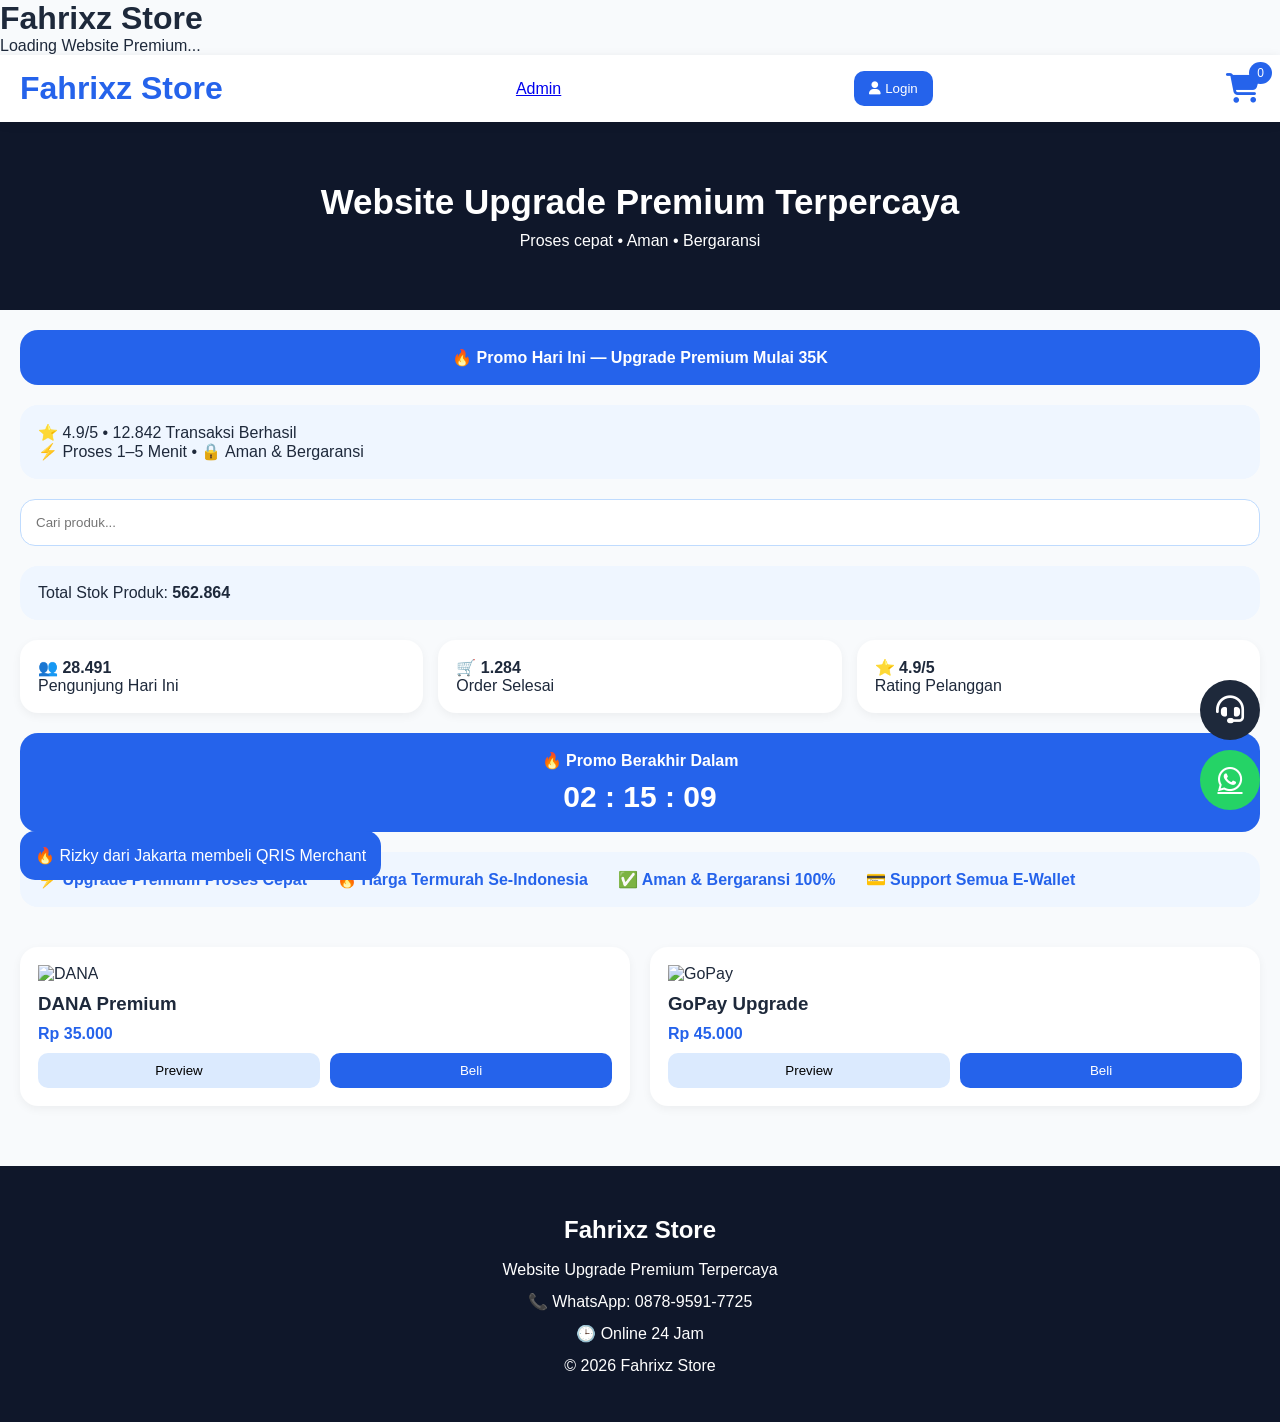
==== index.html @ 65f66d16 "Add admin button to header" ====
<!DOCTYPE html>
<html lang="id">
<head>
  <meta charset="UTF-8">
  <meta name="viewport" content="width=device-width, initial-scale=1.0">
  <title>Fahrixz Store</title>

  <link rel="stylesheet" href="https://cdnjs.cloudflare.com/ajax/libs/font-awesome/6.5.1/css/all.min.css">
  <link rel="stylesheet" href="style.css">
</head>
<body>

<!-- LOADING -->
<div id="loadingScreen">
  <div class="loading-content">
    <div class="loader"></div>
    <h1>Fahrixz Store</h1>
    <p>Loading Website Premium...</p>
  </div>
</div>

<!-- HEADER -->
<header>
  <div class="logo">Fahrixz Store</div>

  <a href="admin.html" class="admin-btn">
Admin
  </a>
    <button class="login-btn" onclick="openLogin()">
      <i class="fa-solid fa-user"></i>
      Login
    </button>

    <div class="cart-btn">
      <i class="fa-solid fa-cart-shopping"></i>
      <span class="cart-count" id="count">0</span>
    </div>
  </div>
</header>

<!-- HERO -->
<section class="hero">
  <h1>Website Upgrade Premium Terpercaya</h1>
  <p>Proses cepat • Aman • Bergaransi</p>
</section>

<!-- PROMO -->
<div class="promo-banner">
  🔥 Promo Hari Ini — Upgrade Premium Mulai 35K
</div>

<!-- INFO -->
<div class="info-box">
  ⭐ 4.9/5 • 12.842 Transaksi Berhasil <br>
  ⚡ Proses 1–5 Menit • 🔒 Aman & Bergaransi
</div>

<!-- SEARCH -->
<div class="search-box">
  <input type="text" id="searchInput" placeholder="Cari produk..." onkeyup="searchProduct()">
</div>

<!-- STOCK -->
<div class="stock-box">
  Total Stok Produk: <b>562.864</b>
</div>

<!-- LIVE STATS -->
<div class="live-stats">
  <div class="stat-card">
    👥 <b>28.491</b><br>
    Pengunjung Hari Ini
  </div>

  <div class="stat-card">
    🛒 <b>1.284</b><br>
    Order Selesai
  </div>

  <div class="stat-card">
    ⭐ <b>4.9/5</b><br>
    Rating Pelanggan
  </div>
</div>

<!-- COUNTDOWN -->
<div class="countdown-box">
  🔥 Promo Berakhir Dalam
  <div id="countdown">02 : 15 : 09</div>
</div>

<!-- SLIDER -->
<div class="slider-banner">
  <div class="slide-track">
    <div class="slide">⚡ Upgrade Premium Proses Cepat</div>
    <div class="slide">🔥 Harga Termurah Se-Indonesia</div>
    <div class="slide">✅ Aman & Bergaransi 100%</div>
    <div class="slide">💳 Support Semua E-Wallet</div>
  </div>
</div>

<!-- PRODUCTS -->
<section class="products" id="productList">

  <div class="card">
    <img src="https://upload.wikimedia.org/wikipedia/commons/7/72/Logo_dana_blue.svg" alt="DANA">
    <h3>DANA Premium</h3>
    <div class="price">Rp 35.000</div>

    <div class="card-buttons">
      <button class="preview-btn">Preview</button>
      <button class="buy-btn" onclick="checkoutProduct('DANA Premium','35000')">Beli</button>
    </div>
  </div>

  <div class="card">
    <img src="https://upload.wikimedia.org/wikipedia/commons/8/86/GoPay_logo.svg" alt="GoPay">
    <h3>GoPay Upgrade</h3>
    <div class="price">Rp 45.000</div>

    <div class="card-buttons">
      <button class="preview-btn">Preview</button>
      <button class="buy-btn" onclick="checkoutProduct('GoPay Upgrade','45000')">Beli</button>
    </div>
  </div>

</section>

<!-- CHECKOUT -->
<div class="checkout-modal" id="checkoutModal">
  <div class="checkout-box">
    <h2>Checkout Produk</h2>

    <p id="checkoutProduct"></p>
    <p id="checkoutPrice"></p>

    <img class="qris-img" src="https://upload.wikimedia.org/wikipedia/commons/thumb/a/a2/QRIS_logo.svg/1200px-QRIS_logo.svg.png">

    <p class="upload-text">Upload bukti pembayaran QRIS</p>

    <input type="file" id="paymentProof">

    <button class="confirm-btn" onclick="verifyPayment()">
      Verifikasi Pembayaran
    </button>

    <button class="close-btn" onclick="closeCheckout()">
      Tutup
    </button>
  </div>
</div>

<!-- LOGIN -->
<div class="login-modal" id="loginModal">
  <div class="login-box">

    <h2>Login User</h2>

    <input type="text" placeholder="Username">
    <input type="password" placeholder="Password">

    <button class="login-submit">Login</button>

    <div class="social-login">
      <button><i class="fa-brands fa-google"></i> Google</button>
      <button><i class="fa-brands fa-tiktok"></i> TikTok</button>
      <button><i class="fa-brands fa-x-twitter"></i> X</button>
      <button><i class="fa-brands fa-instagram"></i> Instagram</button>
    </div>

    <button class="close-btn" onclick="closeLogin()">Tutup</button>

  </div>
</div>

<!-- AI CHAT -->
<div class="chat-toggle" onclick="toggleChat()">
  <i class="fa-solid fa-headset"></i>
</div>

<div class="chat-box" id="chatBox">
  <div class="chat-header">
    Live Chat AI
  </div>

  <div class="chat-messages" id="chatMessages">
    <div class="bot-message">
      Halo 👋 Ada yang bisa dibantu?
    </div>
  </div>

  <div class="chat-input-area">
    <input type="text" id="chatInput" placeholder="Ketik pesan...">
    <button onclick="sendChat()">Kirim</button>
  </div>
</div>

<!-- FLOATING WHATSAPP -->
<a href="https://wa.me/6287895917725" class="wa-float" target="_blank">
  <i class="fa-brands fa-whatsapp"></i>
</a>

<!-- POPUP -->
<div class="popup-order" id="popupOrder">
  🔥 Rizky dari Jakarta membeli QRIS Merchant
</div>

<!-- FOOTER -->
<footer>
  <h2>Fahrixz Store</h2>
  <p>Website Upgrade Premium Terpercaya</p>
  <p>📞 WhatsApp: 0878-9591-7725</p>
  <p>🕒 Online 24 Jam</p>
  <p>© 2026 Fahrixz Store</p>
</footer>

<script src="script.js"></script>
</body>
    </htmll
---- style.css ----
*{
  margin:0;
  padding:0;
  box-sizing:border-box;
  font-family:Arial,sans-serif;
}

body{
  background:#f8fafc;
  color:#1e293b;
}

header{
  background:white;
  padding:15px 20px;
  display:flex;
  justify-content:space-between;
  align-items:center;
  position:sticky;
  top:0;
  z-index:1000;
  box-shadow:0 2px 10px rgba(0,0,0,0.08);
}

.logo{
  font-size:32px;
  font-weight:bold;
  color:#2563eb;
}

.header-right{
  display:flex;
  align-items:center;
  gap:15px;
}

.login-btn,
.buy-btn,
.preview-btn,
.confirm-btn,
.close-btn,
.login-submit{
  border:none;
  cursor:pointer;
}

.login-btn{
  background:#2563eb;
  color:white;
  padding:10px 15px;
  border-radius:10px;
}

.cart-btn{
  position:relative;
  font-size:30px;
  color:#2563eb;
}

.cart-count{
  position:absolute;
  top:-10px;
  right:-12px;
  background:#2563eb;
  color:white;
  padding:4px 8px;
  border-radius:50%;
  font-size:12px;
}

.hero{
  background:#0f172a;
  color:white;
  text-align:center;
  padding:60px 20px;
}

.hero h1{
  font-size:35px;
  margin-bottom:10px;
}

.promo-banner,
.info-box,
.stock-box,
.countdown-box,
.slider-banner{
  margin:20px;
  border-radius:18px;
}

.promo-banner,
.countdown-box{
  background:#2563eb;
  color:white;
  padding:18px;
  text-align:center;
  font-weight:bold;
}

.info-box,
.stock-box,
.slider-banner{
  background:#eff6ff;
  padding:18px;
}

.search-box{
  margin:20px;
}

.search-box input{
  width:100%;
  padding:15px;
  border-radius:15px;
  border:1px solid #bfdbfe;
}

.live-stats{
  display:grid;
  grid-template-columns:repeat(auto-fit,minmax(150px,1fr));
  gap:15px;
  margin:20px;
}

.stat-card,
.card{
  background:white;
  border-radius:18px;
  padding:18px;
  box-shadow:0 3px 10px rgba(0,0,0,0.05);
}

#countdown{
  margin-top:10px;
  font-size:30px;
}

.slide-track{
  display:flex;
  gap:30px;
  animation:slideMove 15s linear infinite;
}

.slide{
  white-space:nowrap;
  font-weight:bold;
  color:#2563eb;
}

@keyframes slideMove{
  from{transform:translateX(0);}
  to{transform:translateX(-50%);}
}

.products{
  display:grid;
  grid-template-columns:repeat(auto-fit,minmax(200px,1fr));
  gap:20px;
  padding:20px;
}

.card img{
  width:100%;
  height:150px;
  object-fit:contain;
}

.card h3{
  margin-top:10px;
}

.price{
  margin:10px 0;
  color:#2563eb;
  font-weight:bold;
}

.card-buttons{
  display:flex;
  gap:10px;
}

.preview-btn{
  flex:1;
  background:#dbeafe;
  padding:10px;
  border-radius:10px;
}

.buy-btn{
  flex:1;
  background:#2563eb;
  color:white;
  padding:10px;
  border-radius:10px;
}

.wa-float,
.chat-toggle{
  position:fixed;
  width:60px;
  height:60px;
  border-radius:50%;
  display:flex;
  justify-content:center;
  align-items:center;
  color:white;
  font-size:28px;
  z-index:999;
}

.wa-float{
  bottom:90px;
  right:20px;
  background:#25d366;
}

.chat-toggle{
  bottom:160px;
  right:20px;
  background:#1e293b;
}

.popup-order{
  position:fixed;
  bottom:20px;
  left:20px;
  background:#2563eb;
  color:white;
  padding:15px;
  border-radius:15px;
}

.chat-box,
.checkout-modal,
.login-modal{
  display:none;
}

.chat-box.active,
.checkout-modal.active,
.login-modal.active{
  display:block;
}

.chat-box{
  position:fixed;
  right:20px;
  bottom:230px;
  width:300px;
  background:white;
  border-radius:18px;
  overflow:hidden;
  box-shadow:0 5px 20px rgba(0,0,0,0.15);
}

.chat-header{
  background:#2563eb;
  color:white;
  padding:15px;
}

.chat-messages{
  height:250px;
  overflow-y:auto;
  padding:15px;
}

.bot-message,
.user-message{
  padding:10px;
  border-radius:10px;
  margin-bottom:10px;
}

.bot-message{
  background:#eff6ff;
}

.user-message{
  background:#2563eb;
  color:white;
  text-align:right;
}

.chat-input-area{
  display:flex;
  border-top:1px solid #eee;
}

.chat-input-area input{
  flex:1;
  border:none;
  padding:12px;
}

.chat-input-area button{
  background:#2563eb;
  color:white;
  border:none;
  padding:12px;
}

.checkout-modal,
.login-modal{
  position:fixed;
  top:0;
  left:0;
  width:100%;
  height:100%;
  background:rgba(0,0,0,0.5);
  z-index:9999;
}

.checkout-box,
.login-box{
  background:white;
  width:90%;
  max-width:400px;
  margin:50px auto;
  padding:20px;
  border-radius:20px;
}

.login-box input{
  width:100%;
  margin:10px 0;
  padding:12px;
}

.social-login button,
.confirm-btn,
.close-btn,
.login-submit{
  width:100%;
  margin-top:10px;
  padding:12px;
  border-radius:10px;
}

.confirm-btn,
.login-submit{
  background:#2563eb;
  color:white;
}

.close-btn{
  background:#e2e8f0;
}

.qris-img{
  width:100%;
  margin:15px 0;
}

footer{
  background:#0f172a;
  color:white;
  text-align:center;
  padding:40px 20px;
  margin-top:40px;
  line-height:2;
}
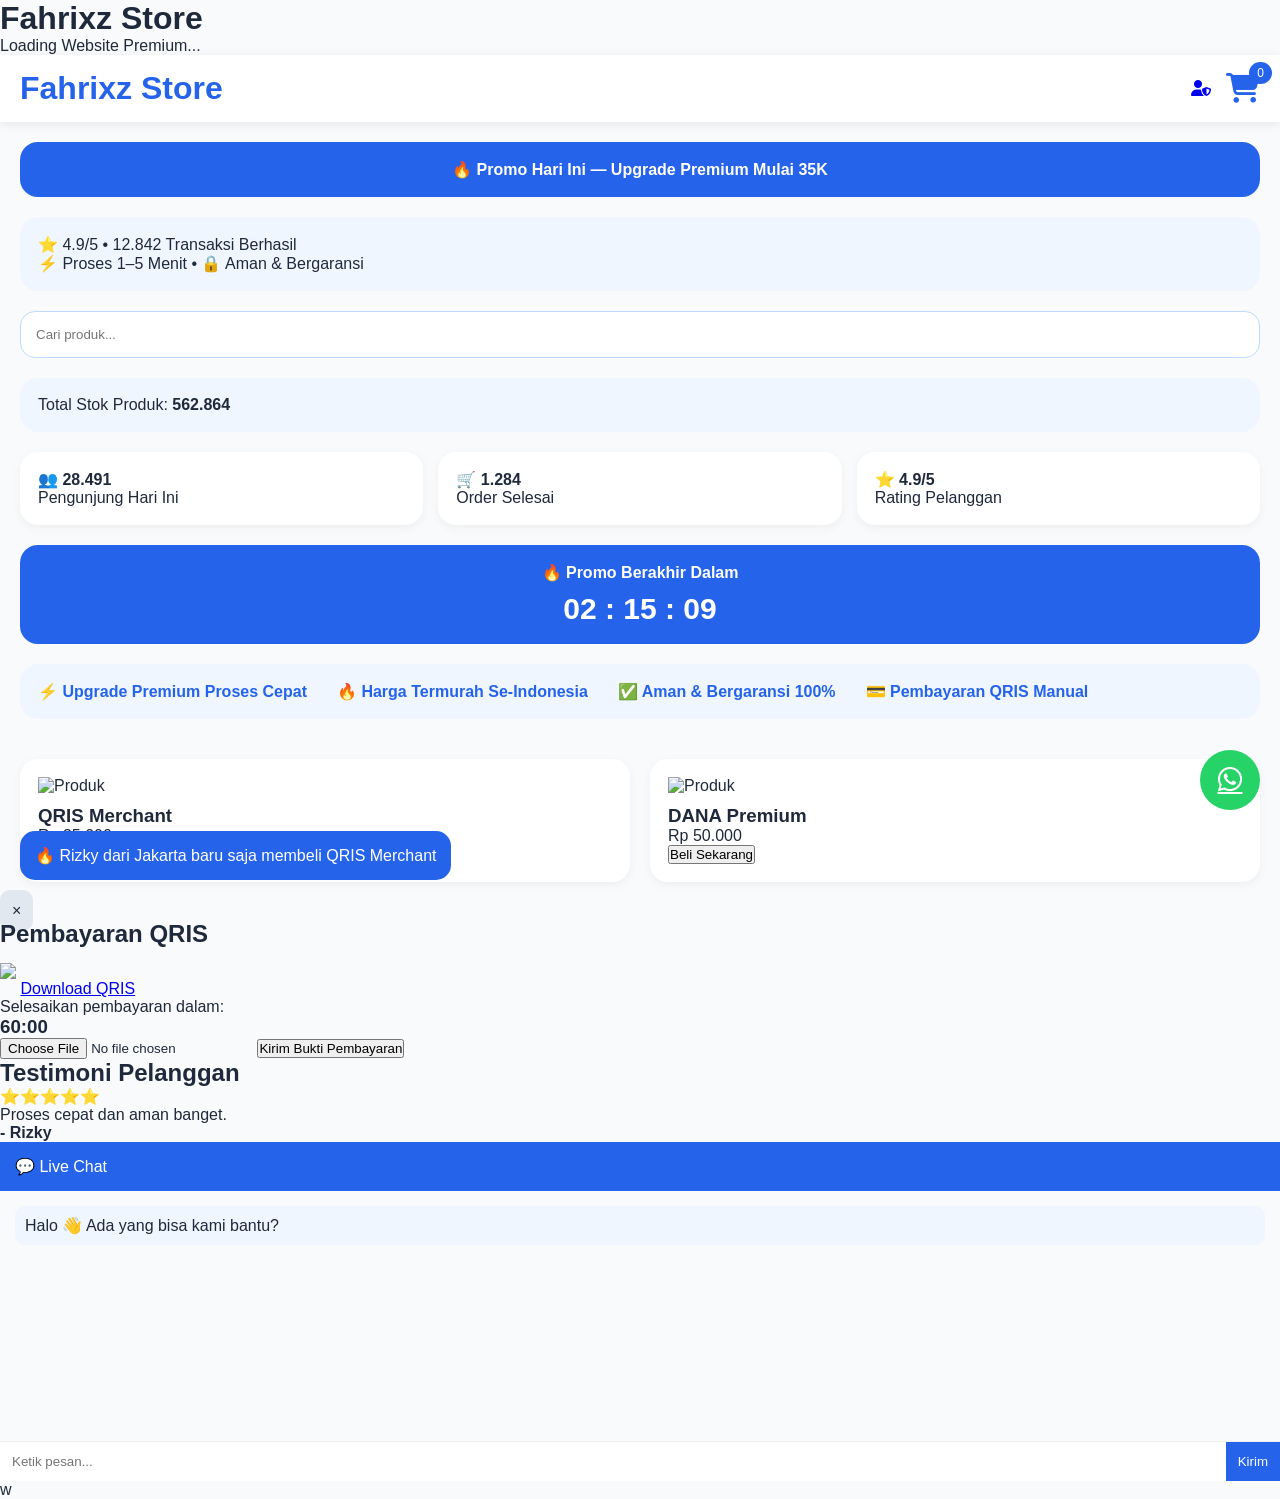
==== commit d835e530: "Update index.html" ====
--- a/index.html
+++ b/index.html
@@ -5,8 +5,8 @@
   <meta name="viewport" content="width=device-width, initial-scale=1.0">
   <title>Fahrixz Store</title>
 
-  <link rel="stylesheet" href="https://cdnjs.cloudflare.com/ajax/libs/font-awesome/6.5.1/css/all.min.css">
   <link rel="stylesheet" href="style.css">
+  <link rel="stylesheet" href="https://cdnjs.cloudflare.com/ajax/libs/font-awesome/6.5.1/css/all.min.css"/>
 </head>
 <body>
 
@@ -23,13 +23,10 @@
 <header>
   <div class="logo">Fahrixz Store</div>
 
-  <a href="admin.html" class="admin-btn">
-Admin
-  </a>
-    <button class="login-btn" onclick="openLogin()">
-      <i class="fa-solid fa-user"></i>
-      Login
-    </button>
+  <div class="header-right">
+    <a href="dashboard.html" class="admin-link">
+      <i class="fa-solid fa-user-shield"></i>
+    </a>
 
     <div class="cart-btn">
       <i class="fa-solid fa-cart-shopping"></i>
@@ -37,12 +34,6 @@
     </div>
   </div>
 </header>
-
-<!-- HERO -->
-<section class="hero">
-  <h1>Website Upgrade Premium Terpercaya</h1>
-  <p>Proses cepat • Aman • Bergaransi</p>
-</section>
 
 <!-- PROMO -->
 <div class="promo-banner">
@@ -60,7 +51,7 @@
   <input type="text" id="searchInput" placeholder="Cari produk..." onkeyup="searchProduct()">
 </div>
 
-<!-- STOCK -->
+<!-- STOK -->
 <div class="stock-box">
   Total Stok Produk: <b>562.864</b>
 </div>
@@ -86,7 +77,7 @@
 <!-- COUNTDOWN -->
 <div class="countdown-box">
   🔥 Promo Berakhir Dalam
-  <div id="countdown">02 : 15 : 09</div>
+  <div id="countdown">01 : 00 : 00</div>
 </div>
 
 <!-- SLIDER -->
@@ -95,125 +86,109 @@
     <div class="slide">⚡ Upgrade Premium Proses Cepat</div>
     <div class="slide">🔥 Harga Termurah Se-Indonesia</div>
     <div class="slide">✅ Aman & Bergaransi 100%</div>
-    <div class="slide">💳 Support Semua E-Wallet</div>
+    <div class="slide">💳 Pembayaran QRIS Manual</div>
   </div>
 </div>
 
-<!-- PRODUCTS -->
-<section class="products" id="productList">
+<!-- PRODUK -->
+<div class="products">
 
   <div class="card">
-    <img src="https://upload.wikimedia.org/wikipedia/commons/7/72/Logo_dana_blue.svg" alt="DANA">
-    <h3>DANA Premium</h3>
-    <div class="price">Rp 35.000</div>
-
-    <div class="card-buttons">
-      <button class="preview-btn">Preview</button>
-      <button class="buy-btn" onclick="checkoutProduct('DANA Premium','35000')">Beli</button>
-    </div>
+    <img src="https://via.placeholder.com/300x180" alt="Produk">
+    <h3>QRIS Merchant</h3>
+    <p>Rp 35.000</p>
+    <button onclick="openPayment('QRIS Merchant','35000')">
+      Beli Sekarang
+    </button>
   </div>
 
   <div class="card">
-    <img src="https://upload.wikimedia.org/wikipedia/commons/8/86/GoPay_logo.svg" alt="GoPay">
-    <h3>GoPay Upgrade</h3>
-    <div class="price">Rp 45.000</div>
-
-    <div class="card-buttons">
-      <button class="preview-btn">Preview</button>
-      <button class="buy-btn" onclick="checkoutProduct('GoPay Upgrade','45000')">Beli</button>
-    </div>
+    <img src="https://via.placeholder.com/300x180" alt="Produk">
+    <h3>DANA Premium</h3>
+    <p>Rp 50.000</p>
+    <button onclick="openPayment('DANA Premium','50000')">
+      Beli Sekarang
+    </button>
   </div>
 
-</section>
+</div>
 
-<!-- CHECKOUT -->
-<div class="checkout-modal" id="checkoutModal">
-  <div class="checkout-box">
-    <h2>Checkout Produk</h2>
+<!-- PAYMENT MODAL -->
+<div class="payment-modal" id="paymentModal">
+  <div class="payment-box">
 
-    <p id="checkoutProduct"></p>
-    <p id="checkoutPrice"></p>
+    <span class="close-btn" onclick="closePayment()">&times;</span>
 
-    <img class="qris-img" src="https://upload.wikimedia.org/wikipedia/commons/thumb/a/a2/QRIS_logo.svg/1200px-QRIS_logo.svg.png">
+    <h2>Pembayaran QRIS</h2>
 
-    <p class="upload-text">Upload bukti pembayaran QRIS</p>
+    <img src="qris.jpg" class="qris-img">
+
+    <a href="qris.jpg" download class="download-btn">
+      Download QRIS
+    </a>
+
+    <div class="payment-timer">
+      Selesaikan pembayaran dalam:
+      <h3 id="paymentCountdown">60:00</h3>
+    </div>
 
     <input type="file" id="paymentProof">
 
-    <button class="confirm-btn" onclick="verifyPayment()">
-      Verifikasi Pembayaran
+    <button class="verify-btn" onclick="sendToWhatsApp()">
+      Kirim Bukti Pembayaran
     </button>
-
-    <button class="close-btn" onclick="closeCheckout()">
-      Tutup
-    </button>
-  </div>
-</div>
-
-<!-- LOGIN -->
-<div class="login-modal" id="loginModal">
-  <div class="login-box">
-
-    <h2>Login User</h2>
-
-    <input type="text" placeholder="Username">
-    <input type="password" placeholder="Password">
-
-    <button class="login-submit">Login</button>
-
-    <div class="social-login">
-      <button><i class="fa-brands fa-google"></i> Google</button>
-      <button><i class="fa-brands fa-tiktok"></i> TikTok</button>
-      <button><i class="fa-brands fa-x-twitter"></i> X</button>
-      <button><i class="fa-brands fa-instagram"></i> Instagram</button>
-    </div>
-
-    <button class="close-btn" onclick="closeLogin()">Tutup</button>
 
   </div>
 </div>
 
-<!-- AI CHAT -->
-<div class="chat-toggle" onclick="toggleChat()">
-  <i class="fa-solid fa-headset"></i>
-</div>
+<!-- TESTIMONI -->
+<div class="testimonial-section">
+  <h2>Testimoni Pelanggan</h2>
 
-<div class="chat-box" id="chatBox">
-  <div class="chat-header">
-    Live Chat AI
-  </div>
-
-  <div class="chat-messages" id="chatMessages">
-    <div class="bot-message">
-      Halo 👋 Ada yang bisa dibantu?
+  <div id="testimonialList">
+    <div class="testimonial-card">
+      ⭐⭐⭐⭐⭐<br>
+      Proses cepat dan aman banget.
+      <h4>- Rizky</h4>
     </div>
-  </div>
-
-  <div class="chat-input-area">
-    <input type="text" id="chatInput" placeholder="Ketik pesan...">
-    <button onclick="sendChat()">Kirim</button>
   </div>
 </div>
 
-<!-- FLOATING WHATSAPP -->
-<a href="https://wa.me/6287895917725" class="wa-float" target="_blank">
+<!-- LIVE CHAT -->
+<div class="chat-widget">
+
+  <div class="chat-header" onclick="toggleChat()">
+    💬 Live Chat
+  </div>
+
+  <div class="chat-body" id="chatBody">
+
+    <div class="chat-messages" id="chatMessages">
+      <div class="bot-message">
+        Halo 👋 Ada yang bisa kami bantu?
+      </div>
+    </div>
+
+    <div class="chat-input-area">
+      <input type="text" id="chatInput" placeholder="Ketik pesan...">
+      <button onclick="sendMessage()">Kirim</button>
+    </div>
+
+  </div>
+
+</div>
+
+<!-- FLOATING WA -->
+<a href="#" class="wa-float">
   <i class="fa-brands fa-whatsapp"></i>
 </a>
 
 <!-- POPUP -->
 <div class="popup-order" id="popupOrder">
-  🔥 Rizky dari Jakarta membeli QRIS Merchant
+  🔥 Rizky dari Jakarta baru saja membeli QRIS Merchant
 </div>
 
-<!-- FOOTER -->
-<footer>
-  <h2>Fahrixz Store</h2>
-  <p>Website Upgrade Premium Terpercaya</p>
-  <p>📞 WhatsApp: 0878-9591-7725</p>
-  <p>🕒 Online 24 Jam</p>
-  <p>© 2026 Fahrixz Store</p>
-</footer>
+<script src="script.js"></script>
 
-<script src="script.js"></script>
 </body>
-    </htmll
+      </html>w
--- a/style.css
+++ b/style.css
@@ -362,3 +362,12 @@
   margin-top:40px;
   line-height:2;
 }
+
+.admin-btn{
+background:#0f172a;
+color:white;
+padding:10px 15px;
+border-radius:10px;
+text-decoration:none;
+font-weight:bold;
+}
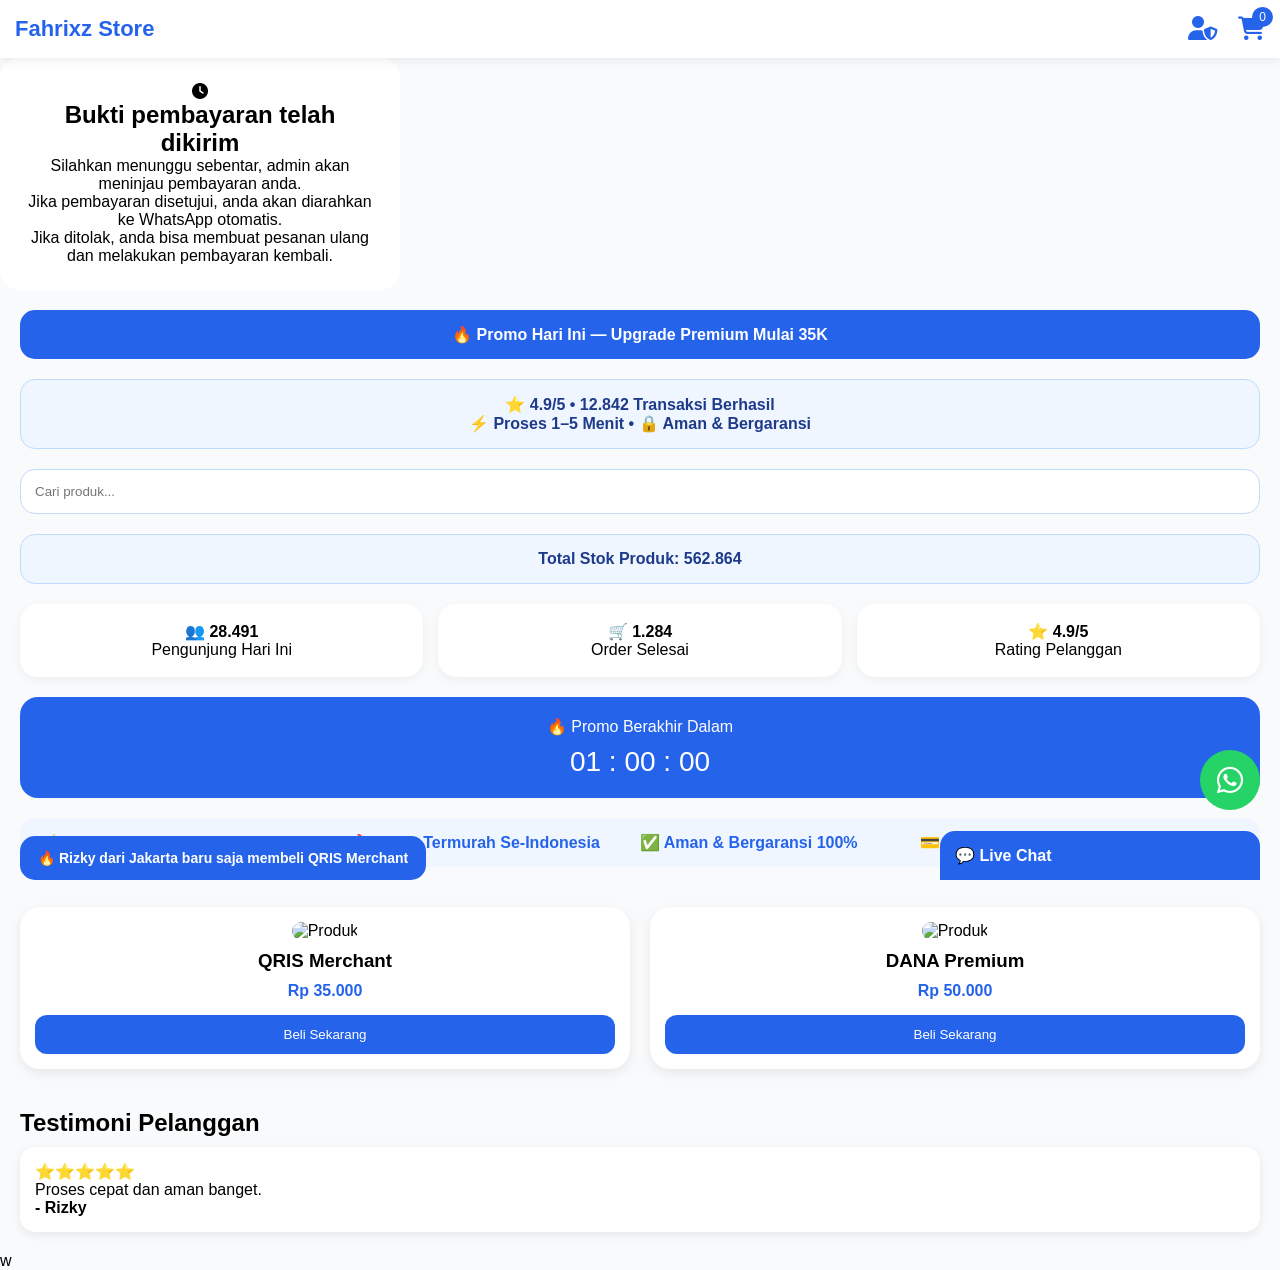
==== commit a312e642: "Add payment status notification to index.html Added payment status section with instructions for use" ====
--- a/index.html
+++ b/index.html
@@ -35,6 +35,46 @@
   </div>
 </header>
 
+<!-- STATUS PEMBAYARAN -->
+
+<div class="payment-status" id="paymentStatus">
+
+<div class="payment-box">
+
+<i class="fa-solid fa-clock"></i>
+
+<h2>
+Bukti pembayaran telah dikirim
+</h2>
+
+<p>
+
+Silahkan menunggu sebentar,
+admin akan meninjau pembayaran anda.
+
+</p>
+
+<p>
+
+Jika pembayaran disetujui,
+anda akan diarahkan ke WhatsApp otomatis.
+
+</p>
+
+<p>
+
+Jika ditolak,
+anda bisa membuat pesanan ulang
+dan melakukan pembayaran kembali.
+
+</p>
+
+<div class="status-loading"></div>
+
+</div>
+
+</div>
+  
 <!-- PROMO -->
 <div class="promo-banner">
   🔥 Promo Hari Ini — Upgrade Premium Mulai 35K
--- a/style.css
+++ b/style.css
@@ -1,373 +1,395 @@
 *{
-  margin:0;
-  padding:0;
-  box-sizing:border-box;
-  font-family:Arial,sans-serif;
+margin:0;
+padding:0;
+box-sizing:border-box;
+font-family:Arial,sans-serif;
 }
 
 body{
-  background:#f8fafc;
-  color:#1e293b;
+background:#f8fafc;
 }
 
 header{
-  background:white;
-  padding:15px 20px;
-  display:flex;
-  justify-content:space-between;
-  align-items:center;
-  position:sticky;
-  top:0;
-  z-index:1000;
-  box-shadow:0 2px 10px rgba(0,0,0,0.08);
+background:white;
+padding:15px;
+display:flex;
+justify-content:space-between;
+align-items:center;
+position:sticky;
+top:0;
+z-index:1000;
+box-shadow:0 2px 10px rgba(0,0,0,0.08);
 }
 
 .logo{
-  font-size:32px;
-  font-weight:bold;
-  color:#2563eb;
+font-size:22px;
+font-weight:bold;
+color:#2563eb;
 }
 
 .header-right{
-  display:flex;
-  align-items:center;
-  gap:15px;
-}
-
-.login-btn,
-.buy-btn,
-.preview-btn,
-.confirm-btn,
-.close-btn,
-.login-submit{
-  border:none;
-  cursor:pointer;
-}
-
-.login-btn{
-  background:#2563eb;
-  color:white;
-  padding:10px 15px;
-  border-radius:10px;
-}
-
+display:flex;
+align-items:center;
+gap:20px;
+}
+
+.admin-link,
 .cart-btn{
-  position:relative;
-  font-size:30px;
-  color:#2563eb;
+font-size:24px;
+color:#2563eb;
+position:relative;
+text-decoration:none;
 }
 
 .cart-count{
-  position:absolute;
-  top:-10px;
-  right:-12px;
-  background:#2563eb;
-  color:white;
-  padding:4px 8px;
-  border-radius:50%;
-  font-size:12px;
-}
-
-.hero{
-  background:#0f172a;
-  color:white;
-  text-align:center;
-  padding:60px 20px;
-}
-
-.hero h1{
-  font-size:35px;
-  margin-bottom:10px;
+position:absolute;
+top:-8px;
+right:-8px;
+background:#2563eb;
+color:white;
+padding:3px 7px;
+border-radius:50%;
+font-size:12px;
+}
+
+#loadingScreen{
+position:fixed;
+width:100%;
+height:100%;
+background:#0f172a;
+display:flex;
+justify-content:center;
+align-items:center;
+z-index:99999;
+animation:hideLoading 1s forwards;
+animation-delay:3s;
+}
+
+.loading-content{
+text-align:center;
+color:white;
+}
+
+.loader{
+width:80px;
+height:80px;
+border:8px solid rgba(255,255,255,0.2);
+border-top:8px solid #2563eb;
+border-radius:50%;
+animation:spin 1s linear infinite;
+margin:auto;
+}
+
+@keyframes spin{
+100%{
+transform:rotate(360deg);
+}
+}
+
+@keyframes hideLoading{
+to{
+opacity:0;
+visibility:hidden;
+}
 }
 
 .promo-banner,
 .info-box,
 .stock-box,
 .countdown-box,
+.slider-banner,
+.search-box{
+margin:20px;
+}
+
+.promo-banner{
+background:#2563eb;
+color:white;
+padding:15px;
+text-align:center;
+border-radius:15px;
+font-weight:bold;
+}
+
+.info-box,
+.stock-box{
+background:#eff6ff;
+padding:15px;
+border-radius:15px;
+text-align:center;
+font-weight:bold;
+color:#1e3a8a;
+border:1px solid #bfdbfe;
+}
+
+.search-box input{
+width:100%;
+padding:14px;
+border-radius:15px;
+border:1px solid #bfdbfe;
+}
+
+.live-stats{
+display:grid;
+grid-template-columns:repeat(auto-fit,minmax(140px,1fr));
+gap:15px;
+margin:20px;
+}
+
+.stat-card{
+background:white;
+padding:18px;
+border-radius:18px;
+text-align:center;
+box-shadow:0 3px 10px rgba(0,0,0,0.05);
+}
+
+.countdown-box{
+background:#2563eb;
+color:white;
+padding:20px;
+border-radius:18px;
+text-align:center;
+}
+
+#countdown{
+font-size:28px;
+margin-top:10px;
+}
+
 .slider-banner{
-  margin:20px;
-  border-radius:18px;
-}
-
-.promo-banner,
-.countdown-box{
-  background:#2563eb;
-  color:white;
-  padding:18px;
-  text-align:center;
-  font-weight:bold;
-}
-
-.info-box,
-.stock-box,
-.slider-banner{
-  background:#eff6ff;
-  padding:18px;
-}
-
-.search-box{
-  margin:20px;
-}
-
-.search-box input{
-  width:100%;
-  padding:15px;
-  border-radius:15px;
-  border:1px solid #bfdbfe;
-}
-
-.live-stats{
-  display:grid;
-  grid-template-columns:repeat(auto-fit,minmax(150px,1fr));
-  gap:15px;
-  margin:20px;
-}
-
-.stat-card,
+overflow:hidden;
+background:#eff6ff;
+border-radius:15px;
+padding:15px 0;
+}
+
+.slide-track{
+display:flex;
+width:max-content;
+animation:slideMove 15s linear infinite;
+}
+
+.slide{
+min-width:280px;
+padding:0 20px;
+font-weight:bold;
+color:#2563eb;
+}
+
+@keyframes slideMove{
+0%{transform:translateX(0);}
+100%{transform:translateX(-50%);}
+}
+
+.products{
+display:grid;
+grid-template-columns:repeat(auto-fit,minmax(250px,1fr));
+gap:20px;
+padding:20px;
+}
+
 .card{
-  background:white;
-  border-radius:18px;
-  padding:18px;
-  box-shadow:0 3px 10px rgba(0,0,0,0.05);
-}
-
-#countdown{
-  margin-top:10px;
-  font-size:30px;
-}
-
-.slide-track{
-  display:flex;
-  gap:30px;
-  animation:slideMove 15s linear infinite;
-}
-
-.slide{
-  white-space:nowrap;
-  font-weight:bold;
-  color:#2563eb;
-}
-
-@keyframes slideMove{
-  from{transform:translateX(0);}
-  to{transform:translateX(-50%);}
-}
-
-.products{
-  display:grid;
-  grid-template-columns:repeat(auto-fit,minmax(200px,1fr));
-  gap:20px;
-  padding:20px;
+background:white;
+padding:15px;
+border-radius:20px;
+box-shadow:0 4px 12px rgba(0,0,0,0.08);
+text-align:center;
 }
 
 .card img{
-  width:100%;
-  height:150px;
-  object-fit:contain;
+width:100%;
+border-radius:15px;
+margin-bottom:10px;
 }
 
 .card h3{
-  margin-top:10px;
-}
-
-.price{
-  margin:10px 0;
-  color:#2563eb;
-  font-weight:bold;
-}
-
-.card-buttons{
-  display:flex;
-  gap:10px;
-}
-
-.preview-btn{
-  flex:1;
-  background:#dbeafe;
-  padding:10px;
-  border-radius:10px;
-}
-
-.buy-btn{
-  flex:1;
-  background:#2563eb;
-  color:white;
-  padding:10px;
-  border-radius:10px;
-}
-
-.wa-float,
-.chat-toggle{
-  position:fixed;
-  width:60px;
-  height:60px;
-  border-radius:50%;
-  display:flex;
-  justify-content:center;
-  align-items:center;
-  color:white;
-  font-size:28px;
-  z-index:999;
-}
-
-.wa-float{
-  bottom:90px;
-  right:20px;
-  background:#25d366;
-}
-
-.chat-toggle{
-  bottom:160px;
-  right:20px;
-  background:#1e293b;
-}
-
-.popup-order{
-  position:fixed;
-  bottom:20px;
-  left:20px;
-  background:#2563eb;
-  color:white;
-  padding:15px;
-  border-radius:15px;
-}
-
-.chat-box,
-.checkout-modal,
-.login-modal{
-  display:none;
-}
-
-.chat-box.active,
-.checkout-modal.active,
-.login-modal.active{
-  display:block;
-}
-
-.chat-box{
-  position:fixed;
-  right:20px;
-  bottom:230px;
-  width:300px;
-  background:white;
-  border-radius:18px;
-  overflow:hidden;
-  box-shadow:0 5px 20px rgba(0,0,0,0.15);
+margin-bottom:10px;
+}
+
+.card p{
+margin-bottom:15px;
+color:#2563eb;
+font-weight:bold;
+}
+
+.card button,
+.verify-btn,
+.download-btn{
+background:#2563eb;
+color:white;
+border:none;
+padding:12px;
+border-radius:12px;
+cursor:pointer;
+text-decoration:none;
+display:block;
+width:100%;
+margin-top:10px;
+}
+
+.payment-modal{
+display:none;
+position:fixed;
+top:0;
+left:0;
+width:100%;
+height:100%;
+background:rgba(0,0,0,0.6);
+justify-content:center;
+align-items:center;
+z-index:9999;
+}
+
+.payment-box{
+background:white;
+padding:25px;
+border-radius:20px;
+width:90%;
+max-width:400px;
+text-align:center;
+position:relative;
+}
+
+.close-btn{
+position:absolute;
+right:15px;
+top:10px;
+font-size:30px;
+cursor:pointer;
+}
+
+.qris-img{
+width:100%;
+border-radius:15px;
+margin:15px 0;
+}
+
+.payment-timer{
+margin:15px 0;
+font-weight:bold;
+}
+
+.testimonial-section{
+padding:20px;
+}
+
+.testimonial-card{
+background:white;
+padding:15px;
+border-radius:15px;
+margin-top:10px;
+box-shadow:0 3px 10px rgba(0,0,0,0.08);
+}
+
+.chat-widget{
+position:fixed;
+bottom:20px;
+right:20px;
+width:320px;
+z-index:9999;
 }
 
 .chat-header{
-  background:#2563eb;
-  color:white;
-  padding:15px;
+background:#2563eb;
+color:white;
+padding:15px;
+border-radius:15px 15px 0 0;
+cursor:pointer;
+font-weight:bold;
+}
+
+.chat-body{
+background:white;
+display:none;
+height:400px;
+border-radius:0 0 15px 15px;
+box-shadow:0 4px 12px rgba(0,0,0,0.2);
 }
 
 .chat-messages{
-  height:250px;
-  overflow-y:auto;
-  padding:15px;
+height:330px;
+overflow-y:auto;
+padding:15px;
 }
 
 .bot-message,
 .user-message{
-  padding:10px;
-  border-radius:10px;
-  margin-bottom:10px;
+padding:10px;
+border-radius:10px;
+margin-bottom:10px;
+max-width:80%;
 }
 
 .bot-message{
-  background:#eff6ff;
+background:#eff6ff;
 }
 
 .user-message{
-  background:#2563eb;
-  color:white;
-  text-align:right;
+background:#2563eb;
+color:white;
+margin-left:auto;
 }
 
 .chat-input-area{
-  display:flex;
-  border-top:1px solid #eee;
+display:flex;
+padding:10px;
+gap:10px;
 }
 
 .chat-input-area input{
-  flex:1;
-  border:none;
-  padding:12px;
+flex:1;
+padding:10px;
+border-radius:10px;
+border:1px solid #ccc;
 }
 
 .chat-input-area button{
-  background:#2563eb;
-  color:white;
-  border:none;
-  padding:12px;
-}
-
-.checkout-modal,
-.login-modal{
-  position:fixed;
-  top:0;
-  left:0;
-  width:100%;
-  height:100%;
-  background:rgba(0,0,0,0.5);
-  z-index:9999;
-}
-
-.checkout-box,
-.login-box{
-  background:white;
-  width:90%;
-  max-width:400px;
-  margin:50px auto;
-  padding:20px;
-  border-radius:20px;
-}
-
-.login-box input{
-  width:100%;
-  margin:10px 0;
-  padding:12px;
-}
-
-.social-login button,
-.confirm-btn,
-.close-btn,
-.login-submit{
-  width:100%;
-  margin-top:10px;
-  padding:12px;
-  border-radius:10px;
-}
-
-.confirm-btn,
-.login-submit{
-  background:#2563eb;
-  color:white;
-}
-
-.close-btn{
-  background:#e2e8f0;
-}
-
-.qris-img{
-  width:100%;
-  margin:15px 0;
-}
-
-footer{
-  background:#0f172a;
-  color:white;
-  text-align:center;
-  padding:40px 20px;
-  margin-top:40px;
-  line-height:2;
-}
-
-.admin-btn{
-background:#0f172a;
-color:white;
 padding:10px 15px;
+border:none;
+background:#2563eb;
+color:white;
 border-radius:10px;
+}
+
+.popup-order{
+position:fixed;
+bottom:20px;
+left:20px;
+background:#2563eb;
+color:white;
+padding:14px 18px;
+border-radius:15px;
+font-size:14px;
+font-weight:bold;
+}
+
+.wa-float{
+position:fixed;
+bottom:90px;
+right:20px;
+width:60px;
+height:60px;
+background:#25d366;
+color:white;
+border-radius:50%;
+display:flex;
+justify-content:center;
+align-items:center;
+font-size:30px;
 text-decoration:none;
-font-weight:bold;
-}
+}
+
+.logout-btn{
+background:#ef4444;
+color:white;
+border:none;
+padding:12px 18px;
+border-radius:12px;
+cursor:pointer;
+font-weight:bold;
+}
+
+.logout-btn:hover{
+background:#dc2626;
+  }
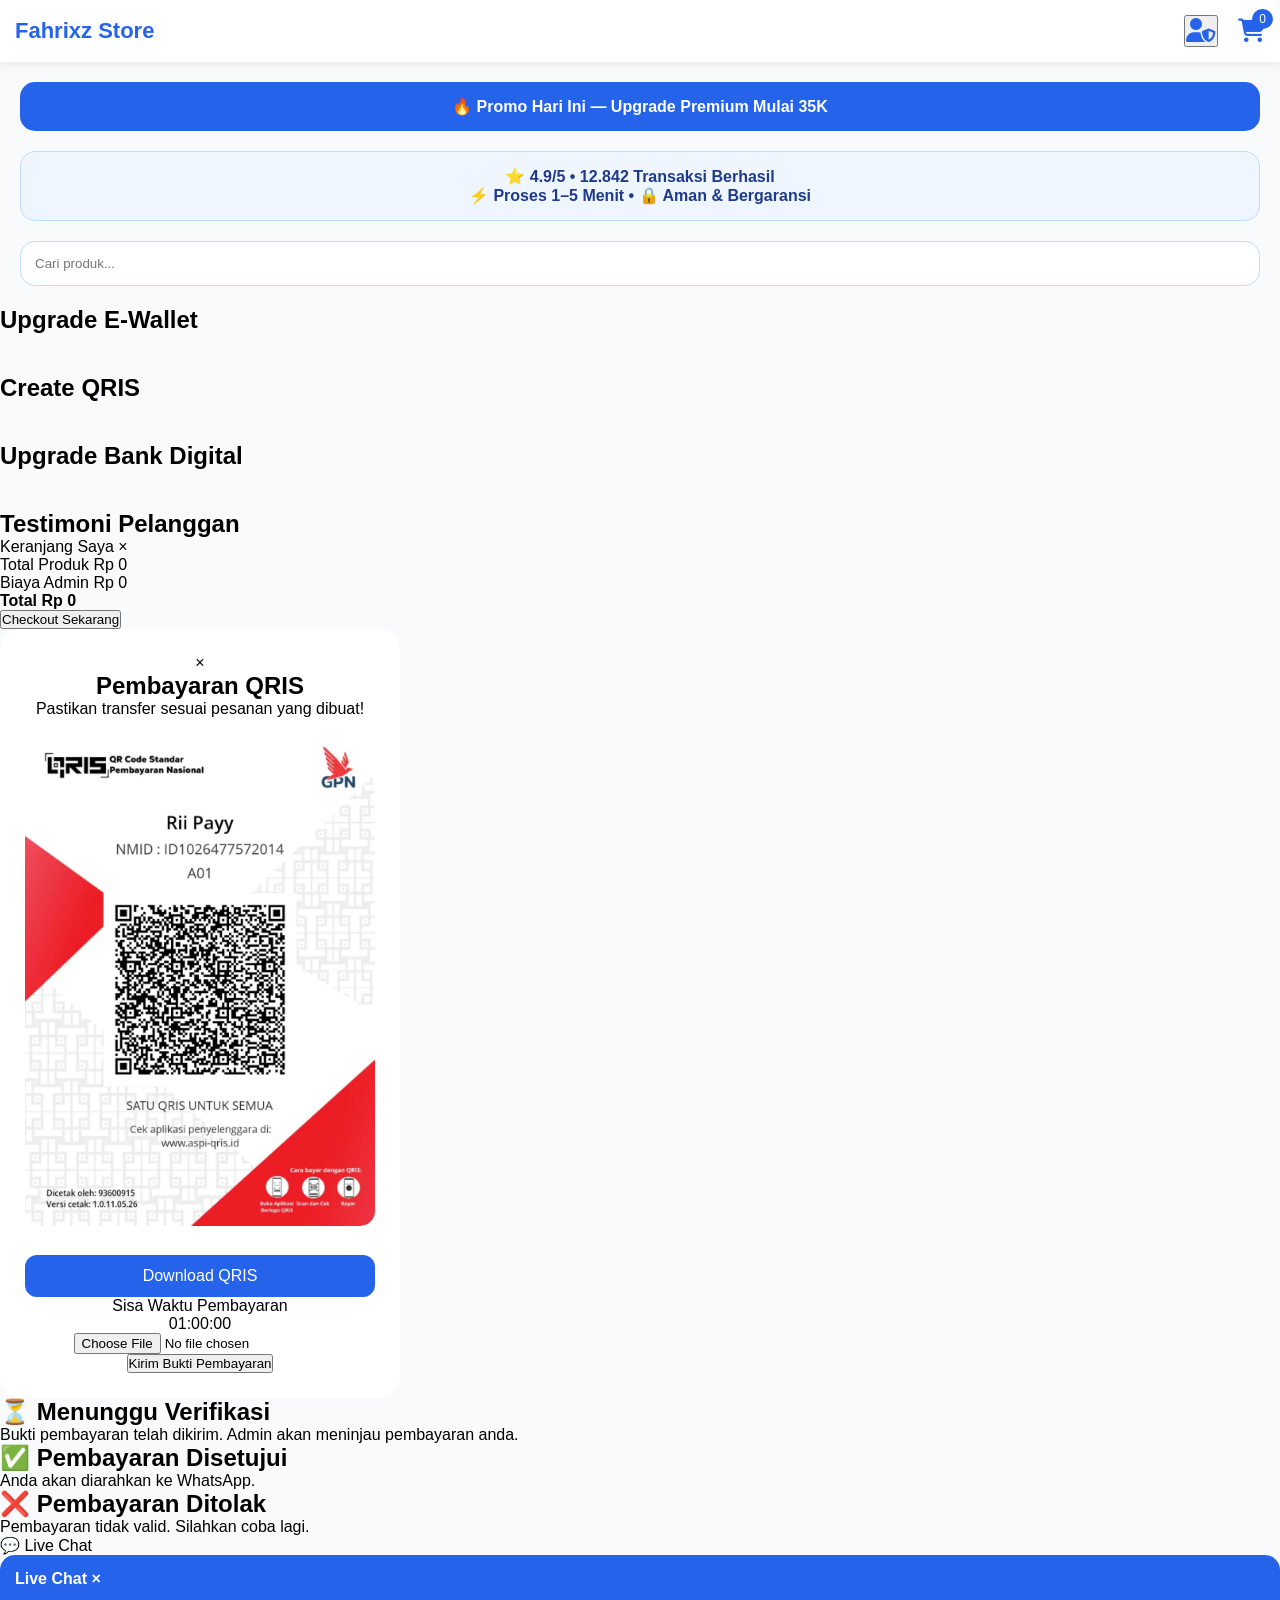
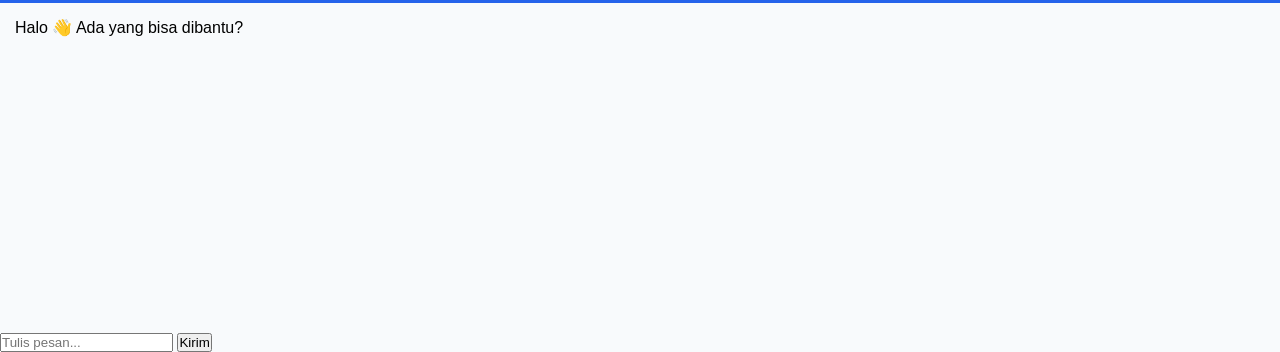
==== commit a4c6efaa: "Update index.html" ====
--- a/index.html
+++ b/index.html
@@ -1,234 +1,186 @@
 <!DOCTYPE html>
 <html lang="id">
 <head>
-  <meta charset="UTF-8">
-  <meta name="viewport" content="width=device-width, initial-scale=1.0">
-  <title>Fahrixz Store</title>
-
-  <link rel="stylesheet" href="style.css">
-  <link rel="stylesheet" href="https://cdnjs.cloudflare.com/ajax/libs/font-awesome/6.5.1/css/all.min.css"/>
+<meta charset="UTF-8">
+<meta name="viewport" content="width=device-width, initial-scale=1.0">
+<title>Fahrixz Store</title>
+<link rel="stylesheet" href="style.css">
+<link rel="stylesheet" href="https://cdnjs.cloudflare.com/ajax/libs/font-awesome/6.5.1/css/all.min.css"/>
 </head>
 <body>
 
-<!-- LOADING -->
-<div id="loadingScreen">
-  <div class="loading-content">
-    <div class="loader"></div>
-    <h1>Fahrixz Store</h1>
-    <p>Loading Website Premium...</p>
-  </div>
-</div>
-
 <!-- HEADER -->
 <header>
-  <div class="logo">Fahrixz Store</div>
+<div class="logo">Fahrixz Store</div>
 
-  <div class="header-right">
-    <a href="dashboard.html" class="admin-link">
-      <i class="fa-solid fa-user-shield"></i>
-    </a>
+<div class="header-right">
+<button class="admin-link" onclick="window.location.href='admin.html'">
+<i class="fa-solid fa-user-shield"></i>
+</button>
 
-    <div class="cart-btn">
-      <i class="fa-solid fa-cart-shopping"></i>
-      <span class="cart-count" id="count">0</span>
-    </div>
-  </div>
+<div class="cart-btn" onclick="openCart()">
+<i class="fa-solid fa-cart-shopping"></i>
+<span class="cart-count" id="count">0</span>
+</div>
+</div>
 </header>
 
-<!-- STATUS PEMBAYARAN -->
-
-<div class="payment-status" id="paymentStatus">
-
-<div class="payment-box">
-
-<i class="fa-solid fa-clock"></i>
-
-<h2>
-Bukti pembayaran telah dikirim
-</h2>
-
-<p>
-
-Silahkan menunggu sebentar,
-admin akan meninjau pembayaran anda.
-
-</p>
-
-<p>
-
-Jika pembayaran disetujui,
-anda akan diarahkan ke WhatsApp otomatis.
-
-</p>
-
-<p>
-
-Jika ditolak,
-anda bisa membuat pesanan ulang
-dan melakukan pembayaran kembali.
-
-</p>
-
-<div class="status-loading"></div>
-
-</div>
-
-</div>
-  
 <!-- PROMO -->
 <div class="promo-banner">
-  🔥 Promo Hari Ini — Upgrade Premium Mulai 35K
+🔥 Promo Hari Ini — Upgrade Premium Mulai 35K
 </div>
 
 <!-- INFO -->
 <div class="info-box">
-  ⭐ 4.9/5 • 12.842 Transaksi Berhasil <br>
-  ⚡ Proses 1–5 Menit • 🔒 Aman & Bergaransi
+⭐ 4.9/5 • 12.842 Transaksi Berhasil<br>
+⚡ Proses 1–5 Menit • 🔒 Aman & Bergaransi
 </div>
 
 <!-- SEARCH -->
 <div class="search-box">
-  <input type="text" id="searchInput" placeholder="Cari produk..." onkeyup="searchProduct()">
+<input type="text" id="searchInput" placeholder="Cari produk..." onkeyup="searchProduct()">
 </div>
 
-<!-- STOK -->
-<div class="stock-box">
-  Total Stok Produk: <b>562.864</b>
+<!-- CATEGORY -->
+<div class="category">
+<h2>Upgrade E-Wallet</h2>
+<div class="products" id="ewallet"></div>
 </div>
 
-<!-- LIVE STATS -->
-<div class="live-stats">
-  <div class="stat-card">
-    👥 <b>28.491</b><br>
-    Pengunjung Hari Ini
-  </div>
-
-  <div class="stat-card">
-    🛒 <b>1.284</b><br>
-    Order Selesai
-  </div>
-
-  <div class="stat-card">
-    ⭐ <b>4.9/5</b><br>
-    Rating Pelanggan
-  </div>
+<div class="category">
+<h2>Create QRIS</h2>
+<div class="products" id="qris"></div>
 </div>
 
-<!-- COUNTDOWN -->
-<div class="countdown-box">
-  🔥 Promo Berakhir Dalam
-  <div id="countdown">01 : 00 : 00</div>
-</div>
-
-<!-- SLIDER -->
-<div class="slider-banner">
-  <div class="slide-track">
-    <div class="slide">⚡ Upgrade Premium Proses Cepat</div>
-    <div class="slide">🔥 Harga Termurah Se-Indonesia</div>
-    <div class="slide">✅ Aman & Bergaransi 100%</div>
-    <div class="slide">💳 Pembayaran QRIS Manual</div>
-  </div>
-</div>
-
-<!-- PRODUK -->
-<div class="products">
-
-  <div class="card">
-    <img src="https://via.placeholder.com/300x180" alt="Produk">
-    <h3>QRIS Merchant</h3>
-    <p>Rp 35.000</p>
-    <button onclick="openPayment('QRIS Merchant','35000')">
-      Beli Sekarang
-    </button>
-  </div>
-
-  <div class="card">
-    <img src="https://via.placeholder.com/300x180" alt="Produk">
-    <h3>DANA Premium</h3>
-    <p>Rp 50.000</p>
-    <button onclick="openPayment('DANA Premium','50000')">
-      Beli Sekarang
-    </button>
-  </div>
-
-</div>
-
-<!-- PAYMENT MODAL -->
-<div class="payment-modal" id="paymentModal">
-  <div class="payment-box">
-
-    <span class="close-btn" onclick="closePayment()">&times;</span>
-
-    <h2>Pembayaran QRIS</h2>
-
-    <img src="qris.jpg" class="qris-img">
-
-    <a href="qris.jpg" download class="download-btn">
-      Download QRIS
-    </a>
-
-    <div class="payment-timer">
-      Selesaikan pembayaran dalam:
-      <h3 id="paymentCountdown">60:00</h3>
-    </div>
-
-    <input type="file" id="paymentProof">
-
-    <button class="verify-btn" onclick="sendToWhatsApp()">
-      Kirim Bukti Pembayaran
-    </button>
-
-  </div>
+<div class="category">
+<h2>Upgrade Bank Digital</h2>
+<div class="products" id="bank"></div>
 </div>
 
 <!-- TESTIMONI -->
-<div class="testimonial-section">
-  <h2>Testimoni Pelanggan</h2>
+<div class="testimonial-box">
+<h2>Testimoni Pelanggan</h2>
+<div id="testimonialContainer"></div>
+</div>
 
-  <div id="testimonialList">
-    <div class="testimonial-card">
-      ⭐⭐⭐⭐⭐<br>
-      Proses cepat dan aman banget.
-      <h4>- Rizky</h4>
-    </div>
-  </div>
+<!-- CART -->
+<div class="cart" id="cart">
+<div class="cart-header">
+Keranjang Saya
+<span class="close" onclick="closeCart()">&times;</span>
+</div>
+
+<div class="cart-items" id="cartItems"></div>
+
+<div class="checkout">
+<div class="row">
+<span>Total Produk</span>
+<span id="subtotal">Rp 0</span>
+</div>
+
+<div class="row">
+<span>Biaya Admin</span>
+<span id="adminFee">Rp 0</span>
+</div>
+
+<div class="row total-row">
+<b>Total</b>
+<b id="total">Rp 0</b>
+</div>
+
+<button class="checkout-btn" onclick="openPaymentPopup()">
+Checkout Sekarang
+</button>
+</div>
+</div>
+
+<!-- PAYMENT POPUP -->
+<div class="payment-popup" id="paymentPopup">
+<div class="payment-box">
+
+<span class="close-popup" onclick="closePaymentPopup()">&times;</span>
+
+<h2>Pembayaran QRIS</h2>
+
+<p class="payment-warning">
+Pastikan transfer sesuai pesanan yang dibuat!
+</p>
+
+<img src="qris.jpg" class="qris-img">
+
+<a href="qris.jpg" download class="download-btn">
+Download QRIS
+</a>
+
+<div class="timer-box">
+Sisa Waktu Pembayaran
+<div id="paymentTimer">01:00:00</div>
+</div>
+
+<input type="file" id="paymentProof">
+
+<button class="send-proof-btn" onclick="submitPayment()">
+Kirim Bukti Pembayaran
+</button>
+
+</div>
+</div>
+
+<!-- WAITING POPUP -->
+<div class="status-popup" id="waitingPopup">
+<div class="status-box">
+<h2>⏳ Menunggu Verifikasi</h2>
+<p>
+Bukti pembayaran telah dikirim.
+Admin akan meninjau pembayaran anda.
+</p>
+</div>
+</div>
+
+<!-- SUCCESS POPUP -->
+<div class="status-popup" id="successPopup">
+<div class="status-box success">
+<h2>✅ Pembayaran Disetujui</h2>
+<p>
+Anda akan diarahkan ke WhatsApp.
+</p>
+</div>
+</div>
+
+<!-- FAILED POPUP -->
+<div class="status-popup" id="failedPopup">
+<div class="status-box failed">
+<h2>❌ Pembayaran Ditolak</h2>
+<p>
+Pembayaran tidak valid.
+Silahkan coba lagi.
+</p>
+</div>
 </div>
 
 <!-- LIVE CHAT -->
-<div class="chat-widget">
-
-  <div class="chat-header" onclick="toggleChat()">
-    💬 Live Chat
-  </div>
-
-  <div class="chat-body" id="chatBody">
-
-    <div class="chat-messages" id="chatMessages">
-      <div class="bot-message">
-        Halo 👋 Ada yang bisa kami bantu?
-      </div>
-    </div>
-
-    <div class="chat-input-area">
-      <input type="text" id="chatInput" placeholder="Ketik pesan...">
-      <button onclick="sendMessage()">Kirim</button>
-    </div>
-
-  </div>
-
+<div class="live-chat-btn" onclick="openChat()">
+💬 Live Chat
 </div>
 
-<!-- FLOATING WA -->
-<a href="#" class="wa-float">
-  <i class="fa-brands fa-whatsapp"></i>
-</a>
+<div class="chat-box" id="chatBox">
+<div class="chat-header">
+Live Chat
+<span onclick="closeChat()">&times;</span>
+</div>
 
-<!-- POPUP -->
-<div class="popup-order" id="popupOrder">
-  🔥 Rizky dari Jakarta baru saja membeli QRIS Merchant
+<div class="chat-messages" id="chatMessages">
+<div class="bot-msg">
+Halo 👋 Ada yang bisa dibantu?
+</div>
+</div>
+
+<div class="chat-input-box">
+<input type="text" id="chatInput" placeholder="Tulis pesan...">
+<button onclick="sendChat()">Kirim</button>
+</div>
 </div>
 
 <script src="script.js"></script>
-
 </body>
-      </html>w
+  </html>
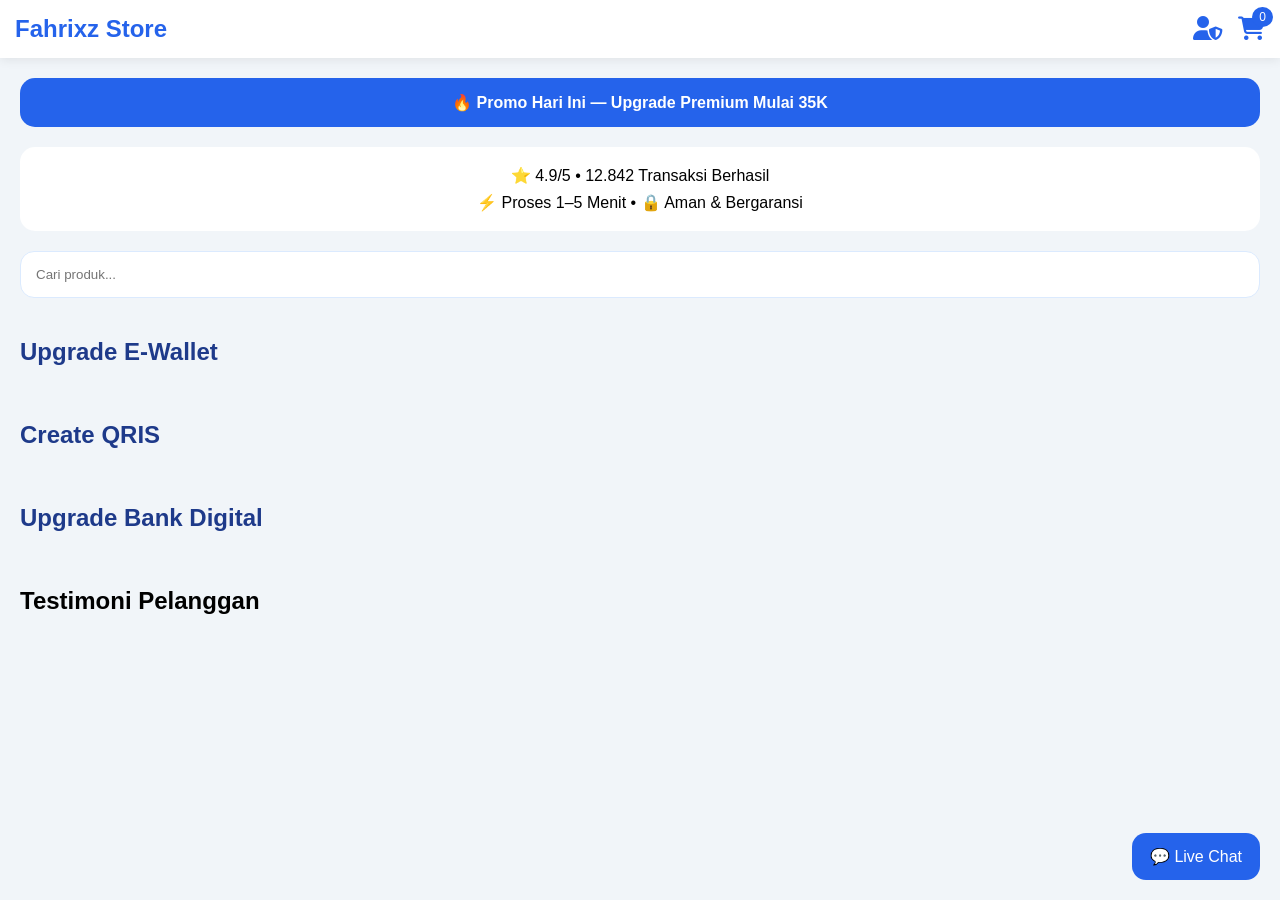
==== commit e7991303: "Update index.html" ====
--- a/index.html
+++ b/index.html
@@ -9,6 +9,8 @@
 </head>
 <body>
 
+  <script src="script.js"></script>
+  
 <!-- HEADER -->
 <header>
 <div class="logo">Fahrixz Store</div>
--- a/style.css
+++ b/style.css
@@ -6,7 +6,7 @@
 }
 
 body{
-background:#f8fafc;
+background:#f1f5f9;
 }
 
 header{
@@ -17,28 +17,30 @@
 align-items:center;
 position:sticky;
 top:0;
-z-index:1000;
+z-index:999;
 box-shadow:0 2px 10px rgba(0,0,0,0.08);
 }
 
 .logo{
-font-size:22px;
+font-size:24px;
 font-weight:bold;
 color:#2563eb;
 }
 
 .header-right{
 display:flex;
+gap:15px;
 align-items:center;
-gap:20px;
 }
 
 .admin-link,
 .cart-btn{
+background:none;
+border:none;
 font-size:24px;
 color:#2563eb;
 position:relative;
-text-decoration:none;
+cursor:pointer;
 }
 
 .cart-count{
@@ -52,241 +54,249 @@
 font-size:12px;
 }
 
-#loadingScreen{
+.promo-banner{
+margin:20px;
+padding:15px;
+background:#2563eb;
+color:white;
+text-align:center;
+border-radius:15px;
+font-weight:bold;
+}
+
+.info-box{
+margin:20px;
+background:white;
+padding:15px;
+border-radius:15px;
+text-align:center;
+line-height:1.7;
+}
+
+.search-box{
+margin:20px;
+}
+
+.search-box input{
+width:100%;
+padding:15px;
+border-radius:14px;
+border:1px solid #dbeafe;
+}
+
+.category{
+padding:20px;
+}
+
+.category h2{
+margin-bottom:15px;
+color:#1e3a8a;
+}
+
+.products{
+display:grid;
+grid-template-columns:repeat(auto-fit,minmax(160px,1fr));
+gap:15px;
+}
+
+.card{
+background:white;
+padding:15px;
+border-radius:18px;
+box-shadow:0 3px 10px rgba(0,0,0,0.05);
+transition:0.3s;
+}
+
+.card:hover{
+transform:translateY(-5px);
+}
+
+.card img{
+width:100%;
+height:140px;
+object-fit:contain;
+background:#eff6ff;
+padding:10px;
+border-radius:14px;
+}
+
+.card h3{
+margin-top:10px;
+font-size:17px;
+}
+
+.price{
+margin:10px 0;
+font-weight:bold;
+color:#2563eb;
+}
+
+.buy-btn{
+width:100%;
+padding:12px;
+border:none;
+background:#2563eb;
+color:white;
+border-radius:12px;
+cursor:pointer;
+}
+
+.cart{
 position:fixed;
-width:100%;
+right:-100%;
+top:0;
+width:100%;
+max-width:420px;
 height:100%;
-background:#0f172a;
-display:flex;
-justify-content:center;
-align-items:center;
-z-index:99999;
-animation:hideLoading 1s forwards;
-animation-delay:3s;
-}
-
-.loading-content{
-text-align:center;
-color:white;
-}
-
-.loader{
+background:white;
+z-index:9999;
+transition:0.4s;
+overflow:auto;
+}
+
+.cart.active{
+right:0;
+}
+
+.cart-header{
+padding:20px;
+font-size:22px;
+font-weight:bold;
+display:flex;
+justify-content:space-between;
+}
+
+.close{
+cursor:pointer;
+}
+
+.cart-items{
+padding:15px;
+}
+
+.cart-item{
+display:flex;
+gap:10px;
+background:#eff6ff;
+padding:10px;
+border-radius:14px;
+margin-bottom:10px;
+}
+
+.cart-item img{
 width:80px;
 height:80px;
-border:8px solid rgba(255,255,255,0.2);
-border-top:8px solid #2563eb;
-border-radius:50%;
-animation:spin 1s linear infinite;
-margin:auto;
-}
-
-@keyframes spin{
-100%{
-transform:rotate(360deg);
-}
-}
-
-@keyframes hideLoading{
-to{
-opacity:0;
-visibility:hidden;
-}
-}
-
-.promo-banner,
-.info-box,
-.stock-box,
-.countdown-box,
-.slider-banner,
-.search-box{
-margin:20px;
-}
-
-.promo-banner{
-background:#2563eb;
-color:white;
-padding:15px;
+object-fit:contain;
+background:white;
+padding:10px;
+border-radius:12px;
+}
+
+.checkout{
+padding:20px;
+}
+
+.row{
+display:flex;
+justify-content:space-between;
+margin-bottom:10px;
+}
+
+.checkout-btn,
+.send-proof-btn,
+.download-btn{
+width:100%;
+padding:15px;
+border:none;
+background:#2563eb;
+color:white;
+border-radius:14px;
+margin-top:15px;
+text-decoration:none;
 text-align:center;
-border-radius:15px;
-font-weight:bold;
-}
-
-.info-box,
-.stock-box{
-background:#eff6ff;
-padding:15px;
-border-radius:15px;
-text-align:center;
-font-weight:bold;
-color:#1e3a8a;
-border:1px solid #bfdbfe;
-}
-
-.search-box input{
-width:100%;
-padding:14px;
-border-radius:15px;
-border:1px solid #bfdbfe;
-}
-
-.live-stats{
-display:grid;
-grid-template-columns:repeat(auto-fit,minmax(140px,1fr));
-gap:15px;
-margin:20px;
-}
-
-.stat-card{
-background:white;
-padding:18px;
-border-radius:18px;
-text-align:center;
-box-shadow:0 3px 10px rgba(0,0,0,0.05);
-}
-
-.countdown-box{
-background:#2563eb;
-color:white;
-padding:20px;
-border-radius:18px;
-text-align:center;
-}
-
-#countdown{
-font-size:28px;
-margin-top:10px;
-}
-
-.slider-banner{
-overflow:hidden;
-background:#eff6ff;
-border-radius:15px;
-padding:15px 0;
-}
-
-.slide-track{
-display:flex;
-width:max-content;
-animation:slideMove 15s linear infinite;
-}
-
-.slide{
-min-width:280px;
-padding:0 20px;
-font-weight:bold;
-color:#2563eb;
-}
-
-@keyframes slideMove{
-0%{transform:translateX(0);}
-100%{transform:translateX(-50%);}
-}
-
-.products{
-display:grid;
-grid-template-columns:repeat(auto-fit,minmax(250px,1fr));
-gap:20px;
-padding:20px;
-}
-
-.card{
-background:white;
-padding:15px;
-border-radius:20px;
-box-shadow:0 4px 12px rgba(0,0,0,0.08);
-text-align:center;
-}
-
-.card img{
-width:100%;
-border-radius:15px;
-margin-bottom:10px;
-}
-
-.card h3{
-margin-bottom:10px;
-}
-
-.card p{
-margin-bottom:15px;
-color:#2563eb;
-font-weight:bold;
-}
-
-.card button,
-.verify-btn,
-.download-btn{
-background:#2563eb;
-color:white;
-border:none;
-padding:12px;
-border-radius:12px;
-cursor:pointer;
-text-decoration:none;
 display:block;
-width:100%;
-margin-top:10px;
-}
-
-.payment-modal{
-display:none;
+cursor:pointer;
+}
+
+.payment-popup,
+.status-popup{
 position:fixed;
 top:0;
 left:0;
 width:100%;
 height:100%;
-background:rgba(0,0,0,0.6);
+background:rgba(0,0,0,0.5);
+display:none;
 justify-content:center;
 align-items:center;
-z-index:9999;
-}
-
-.payment-box{
+z-index:10000;
+}
+
+.payment-box,
+.status-box{
 background:white;
 padding:25px;
-border-radius:20px;
 width:90%;
 max-width:400px;
+border-radius:20px;
 text-align:center;
 position:relative;
 }
 
-.close-btn{
+.close-popup{
 position:absolute;
-right:15px;
-top:10px;
-font-size:30px;
+right:20px;
+top:15px;
+font-size:24px;
 cursor:pointer;
 }
 
 .qris-img{
 width:100%;
-border-radius:15px;
+border-radius:14px;
 margin:15px 0;
 }
 
-.payment-timer{
-margin:15px 0;
-font-weight:bold;
-}
-
-.testimonial-section{
-padding:20px;
-}
-
-.testimonial-card{
-background:white;
-padding:15px;
-border-radius:15px;
+.payment-warning{
 margin-top:10px;
-box-shadow:0 3px 10px rgba(0,0,0,0.08);
-}
-
-.chat-widget{
+color:#dc2626;
+font-weight:bold;
+}
+
+.timer-box{
+margin-top:15px;
+font-weight:bold;
+}
+
+#paymentTimer{
+font-size:28px;
+margin-top:10px;
+color:#2563eb;
+}
+
+.live-chat-btn{
 position:fixed;
+right:20px;
 bottom:20px;
+background:#2563eb;
+color:white;
+padding:14px 18px;
+border-radius:14px;
+cursor:pointer;
+z-index:999;
+}
+
+.chat-box{
+position:fixed;
 right:20px;
+bottom:80px;
 width:320px;
+background:white;
+border-radius:18px;
+display:none;
+flex-direction:column;
+overflow:hidden;
+box-shadow:0 4px 15px rgba(0,0,0,0.2);
 z-index:9999;
 }
 
@@ -294,57 +304,47 @@
 background:#2563eb;
 color:white;
 padding:15px;
-border-radius:15px 15px 0 0;
-cursor:pointer;
-font-weight:bold;
-}
-
-.chat-body{
-background:white;
-display:none;
-height:400px;
-border-radius:0 0 15px 15px;
-box-shadow:0 4px 12px rgba(0,0,0,0.2);
+display:flex;
+justify-content:space-between;
 }
 
 .chat-messages{
-height:330px;
-overflow-y:auto;
-padding:15px;
-}
-
-.bot-message,
-.user-message{
-padding:10px;
-border-radius:10px;
+height:250px;
+overflow:auto;
+padding:15px;
+background:#f8fafc;
+}
+
+.bot-msg,
+.user-msg{
+padding:10px;
+border-radius:12px;
 margin-bottom:10px;
 max-width:80%;
 }
 
-.bot-message{
-background:#eff6ff;
-}
-
-.user-message{
+.bot-msg{
+background:#dbeafe;
+}
+
+.user-msg{
 background:#2563eb;
 color:white;
 margin-left:auto;
 }
 
-.chat-input-area{
+.chat-input-box{
 display:flex;
 padding:10px;
 gap:10px;
 }
 
-.chat-input-area input{
+.chat-input-box input{
 flex:1;
 padding:10px;
-border-radius:10px;
-border:1px solid #ccc;
-}
-
-.chat-input-area button{
+}
+
+.chat-input-box button{
 padding:10px 15px;
 border:none;
 background:#2563eb;
@@ -352,44 +352,17 @@
 border-radius:10px;
 }
 
-.popup-order{
-position:fixed;
-bottom:20px;
-left:20px;
-background:#2563eb;
-color:white;
-padding:14px 18px;
-border-radius:15px;
-font-size:14px;
-font-weight:bold;
-}
-
-.wa-float{
-position:fixed;
-bottom:90px;
-right:20px;
-width:60px;
-height:60px;
-background:#25d366;
-color:white;
-border-radius:50%;
-display:flex;
-justify-content:center;
-align-items:center;
-font-size:30px;
-text-decoration:none;
-}
-
-.logout-btn{
-background:#ef4444;
-color:white;
-border:none;
-padding:12px 18px;
-border-radius:12px;
-cursor:pointer;
-font-weight:bold;
-}
-
-.logout-btn:hover{
-background:#dc2626;
+.testimonial-box{
+padding:20px;
+}
+
+.testimonial-box h2{
+margin-bottom:15px;
+}
+
+.testimonial-card{
+background:white;
+padding:15px;
+border-radius:14px;
+margin-bottom:10px;
   }
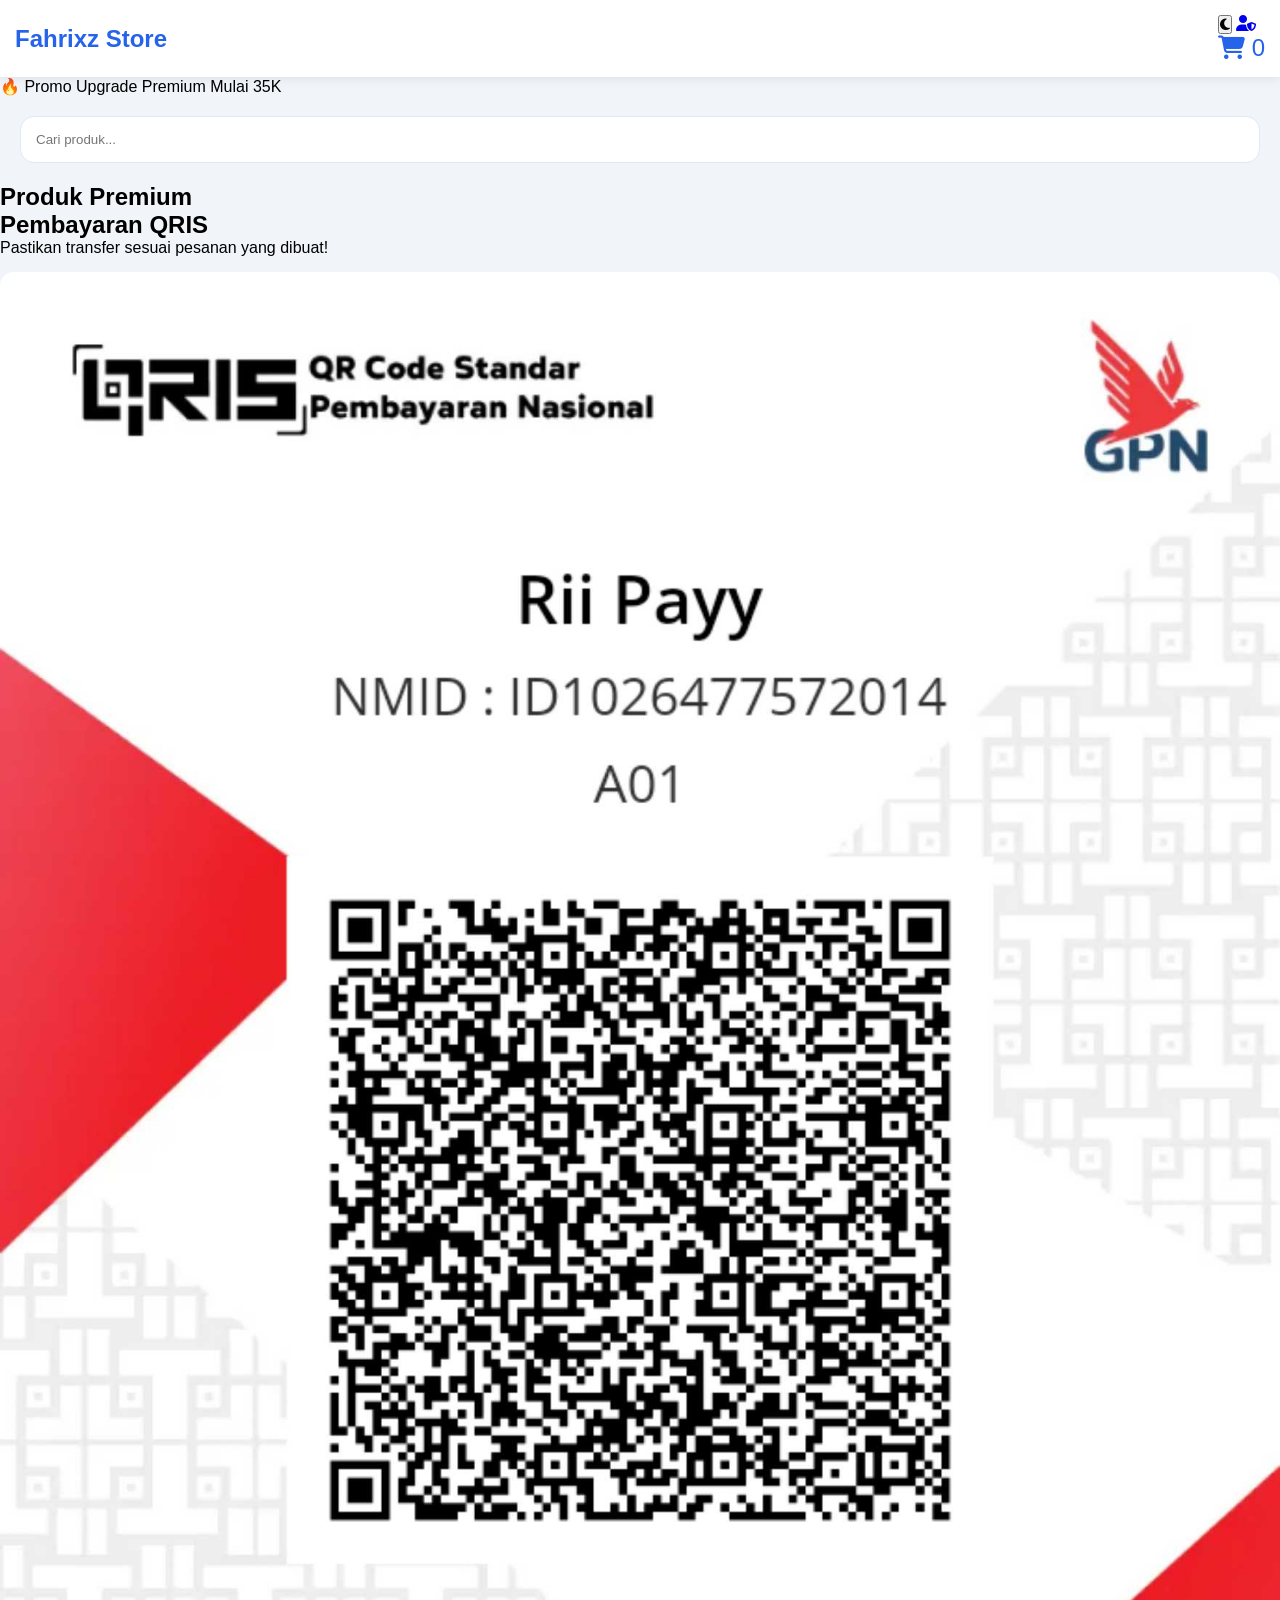
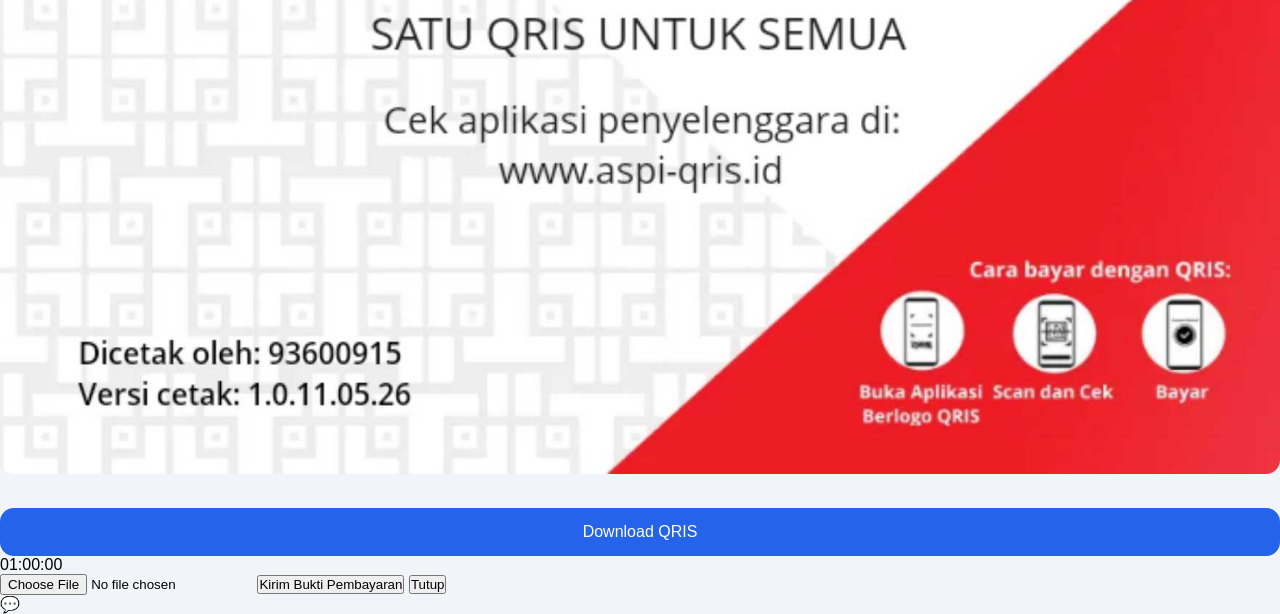
==== commit 710532a3: "Refactor index.html for better structure and accessibility Updated HTML structure and improved acces" ====
--- a/index.html
+++ b/index.html
@@ -5,184 +5,68 @@
 <meta name="viewport" content="width=device-width, initial-scale=1.0">
 <title>Fahrixz Store</title>
 <link rel="stylesheet" href="style.css">
-<link rel="stylesheet" href="https://cdnjs.cloudflare.com/ajax/libs/font-awesome/6.5.1/css/all.min.css"/>
+<link rel="stylesheet" href="https://cdnjs.cloudflare.com/ajax/libs/font-awesome/6.5.1/css/all.min.css">
 </head>
 <body>
-
-  <script src="script.js"></script>
-  
-<!-- HEADER -->
 <header>
 <div class="logo">Fahrixz Store</div>
-
-<div class="header-right">
-<button class="admin-link" onclick="window.location.href='admin.html'">
-<i class="fa-solid fa-user-shield"></i>
-</button>
-
+<div class="top-actions">
+<button onclick="toggleDarkMode()" class="icon-btn"><i class="fa-solid fa-moon"></i></button>
+<a href="admin.html" class="icon-btn"><i class="fa-solid fa-user-shield"></i></a>
 <div class="cart-btn" onclick="openCart()">
 <i class="fa-solid fa-cart-shopping"></i>
-<span class="cart-count" id="count">0</span>
+<span id="cartCount">0</span>
 </div>
 </div>
 </header>
 
-<!-- PROMO -->
-<div class="promo-banner">
-🔥 Promo Hari Ini — Upgrade Premium Mulai 35K
-</div>
+<div class="promo">🔥 Promo Upgrade Premium Mulai 35K</div>
 
-<!-- INFO -->
-<div class="info-box">
-⭐ 4.9/5 • 12.842 Transaksi Berhasil<br>
-⚡ Proses 1–5 Menit • 🔒 Aman & Bergaransi
-</div>
-
-<!-- SEARCH -->
 <div class="search-box">
 <input type="text" id="searchInput" placeholder="Cari produk..." onkeyup="searchProduct()">
 </div>
 
-<!-- CATEGORY -->
-<div class="category">
-<h2>Upgrade E-Wallet</h2>
-<div class="products" id="ewallet"></div>
-</div>
+<section>
+<h2>Produk Premium</h2>
+<div class="products" id="productList"></div>
+</section>
 
-<div class="category">
-<h2>Create QRIS</h2>
-<div class="products" id="qris"></div>
-</div>
-
-<div class="category">
-<h2>Upgrade Bank Digital</h2>
-<div class="products" id="bank"></div>
-</div>
-
-<!-- TESTIMONI -->
-<div class="testimonial-box">
-<h2>Testimoni Pelanggan</h2>
-<div id="testimonialContainer"></div>
-</div>
-
-<!-- CART -->
 <div class="cart" id="cart">
 <div class="cart-header">
-Keranjang Saya
-<span class="close" onclick="closeCart()">&times;</span>
+<h2>Keranjang</h2>
+<span onclick="closeCart()">×</span>
 </div>
-
-<div class="cart-items" id="cartItems"></div>
-
-<div class="checkout">
-<div class="row">
-<span>Total Produk</span>
-<span id="subtotal">Rp 0</span>
-</div>
-
-<div class="row">
-<span>Biaya Admin</span>
-<span id="adminFee">Rp 0</span>
-</div>
-
-<div class="row total-row">
-<b>Total</b>
-<b id="total">Rp 0</b>
-</div>
-
-<button class="checkout-btn" onclick="openPaymentPopup()">
-Checkout Sekarang
-</button>
+<div id="cartItems"></div>
+<div class="checkout-box">
+<p>Subtotal: <span id="subtotal">Rp 0</span></p>
+<p>Biaya Admin: <span id="adminFee">Rp 0</span></p>
+<h3>Total: <span id="total">Rp 0</span></h3>
+<button onclick="checkout()">Checkout</button>
 </div>
 </div>
 
-<!-- PAYMENT POPUP -->
-<div class="payment-popup" id="paymentPopup">
-<div class="payment-box">
-
-<span class="close-popup" onclick="closePaymentPopup()">&times;</span>
-
+<div class="popup" id="paymentPopup">
+<div class="popup-content">
 <h2>Pembayaran QRIS</h2>
-
-<p class="payment-warning">
-Pastikan transfer sesuai pesanan yang dibuat!
-</p>
-
+<p>Pastikan transfer sesuai pesanan yang dibuat!</p>
 <img src="qris.jpg" class="qris-img">
-
-<a href="qris.jpg" download class="download-btn">
-Download QRIS
-</a>
-
-<div class="timer-box">
-Sisa Waktu Pembayaran
-<div id="paymentTimer">01:00:00</div>
-</div>
-
-<input type="file" id="paymentProof">
-
-<button class="send-proof-btn" onclick="submitPayment()">
-Kirim Bukti Pembayaran
-</button>
-
+<a href="qris.jpg" download class="download-btn">Download QRIS</a>
+<div id="countdown">01:00:00</div>
+<input type="file" id="proof">
+<button onclick="sendProof()">Kirim Bukti Pembayaran</button>
+<button onclick="closePopup()">Tutup</button>
 </div>
 </div>
 
-<!-- WAITING POPUP -->
-<div class="status-popup" id="waitingPopup">
-<div class="status-box">
-<h2>⏳ Menunggu Verifikasi</h2>
-<p>
-Bukti pembayaran telah dikirim.
-Admin akan meninjau pembayaran anda.
-</p>
-</div>
-</div>
-
-<!-- SUCCESS POPUP -->
-<div class="status-popup" id="successPopup">
-<div class="status-box success">
-<h2>✅ Pembayaran Disetujui</h2>
-<p>
-Anda akan diarahkan ke WhatsApp.
-</p>
-</div>
-</div>
-
-<!-- FAILED POPUP -->
-<div class="status-popup" id="failedPopup">
-<div class="status-box failed">
-<h2>❌ Pembayaran Ditolak</h2>
-<p>
-Pembayaran tidak valid.
-Silahkan coba lagi.
-</p>
-</div>
-</div>
-
-<!-- LIVE CHAT -->
-<div class="live-chat-btn" onclick="openChat()">
-💬 Live Chat
-</div>
-
+<div class="chat-toggle" onclick="toggleChat()">💬</div>
 <div class="chat-box" id="chatBox">
-<div class="chat-header">
-Live Chat
-<span onclick="closeChat()">&times;</span>
-</div>
-
-<div class="chat-messages" id="chatMessages">
-<div class="bot-msg">
-Halo 👋 Ada yang bisa dibantu?
-</div>
-</div>
-
-<div class="chat-input-box">
-<input type="text" id="chatInput" placeholder="Tulis pesan...">
+<div class="chat-messages" id="chatMessages"></div>
+<div class="chat-input">
+<input type="text" id="chatInput" placeholder="Ketik pesan...">
 <button onclick="sendChat()">Kirim</button>
 </div>
 </div>
 
 <script src="script.js"></script>
 </body>
-  </html>
+</html>
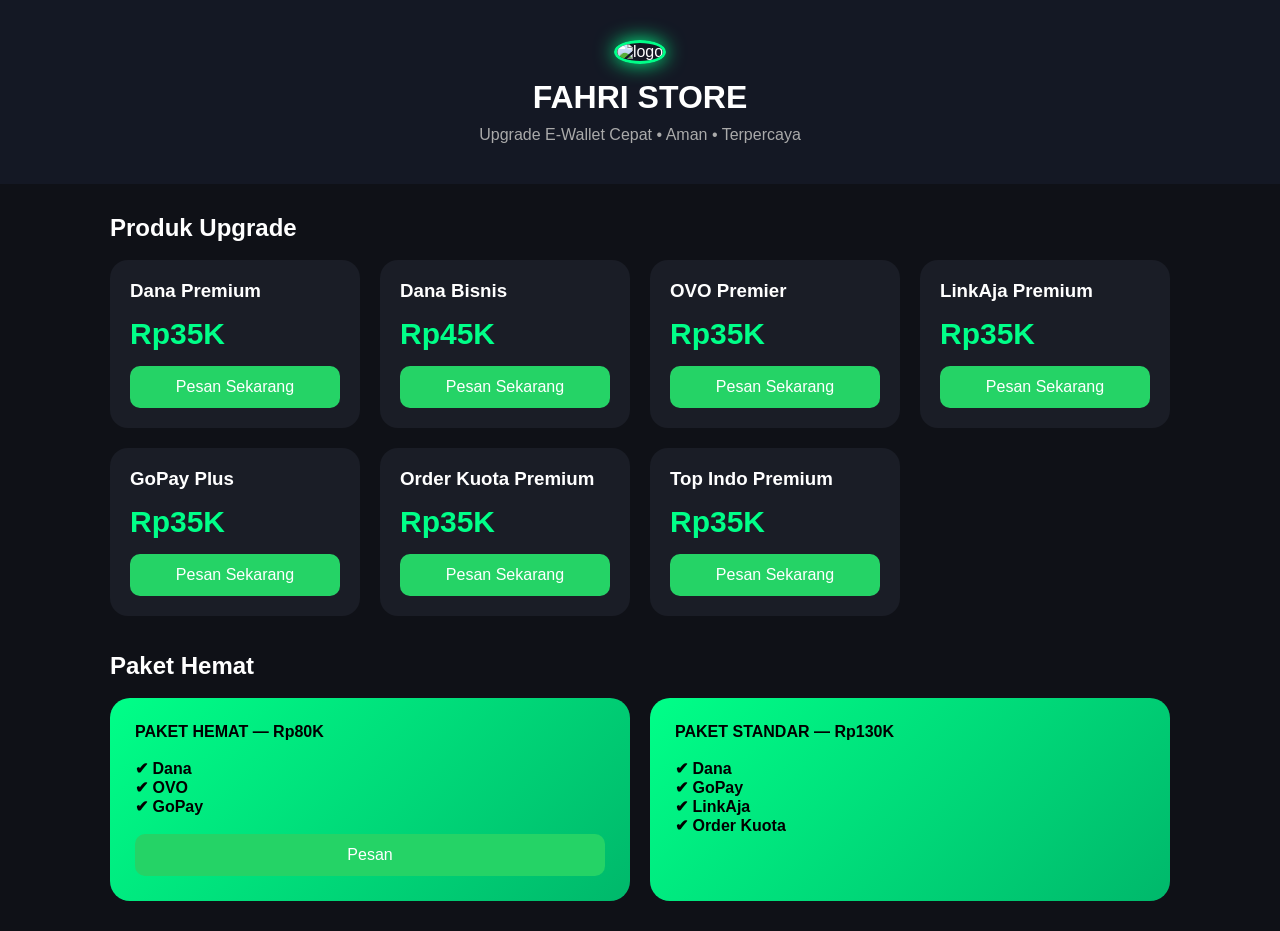
==== commit c6c97f47: "Update store title and enhance styling" ====
--- a/index.html
+++ b/index.html
@@ -2,71 +2,353 @@
 <html lang="id">
 <head>
 <meta charset="UTF-8">
-<meta name="viewport" content="width=device-width, initial-scale=1.0">
-<title>Fahrixz Store</title>
-<link rel="stylesheet" href="style.css">
-<link rel="stylesheet" href="https://cdnjs.cloudflare.com/ajax/libs/font-awesome/6.5.1/css/all.min.css">
+<meta name="viewport"
+content="width=device-width, initial-scale=1">
+
+<title>Fahri Store</title>
+
+<style>
+
+*{
+margin:0;
+padding:0;
+box-sizing:border-box;
+font-family:Arial,sans-serif;
+}
+
+body{
+background:#0f1117;
+color:white;
+}
+
+/* HEADER */
+
+header{
+text-align:center;
+padding:40px 20px;
+background:#141824;
+}
+
+.logo{
+width:110px;
+height:110px;
+border-radius:50%;
+border:3px solid #00ff88;
+object-fit:cover;
+box-shadow:0 0 20px #00ff88;
+}
+
+h1{
+margin-top:15px;
+}
+
+.sub{
+color:#aaa;
+margin-top:10px;
+}
+
+/* PRODUK */
+
+.container{
+max-width:1100px;
+margin:auto;
+padding:30px 20px;
+}
+
+.grid{
+display:grid;
+grid-template-columns:
+repeat(auto-fit,minmax(250px,1fr));
+
+gap:20px;
+}
+
+.card{
+
+background:#1a1d26;
+padding:20px;
+border-radius:18px;
+transition:.3s;
+}
+
+.card:hover{
+
+transform:translateY(-8px);
+box-shadow:
+0 0 20px rgba(0,255,136,.3);
+
+}
+
+.price{
+
+font-size:30px;
+font-weight:bold;
+color:#00ff88;
+
+margin:15px 0;
+}
+
+button{
+
+width:100%;
+padding:12px;
+
+border:none;
+border-radius:10px;
+
+background:#25D366;
+color:white;
+
+font-size:16px;
+cursor:pointer;
+}
+
+button:hover{
+
+opacity:.9;
+
+}
+
+/* PAKET */
+
+.paket{
+
+background:
+linear-gradient(
+135deg,
+#00ff88,
+#00b86b);
+
+padding:25px;
+
+border-radius:20px;
+color:black;
+font-weight:bold;
+
+}
+
+/* FOOTER */
+
+footer{
+
+padding:25px;
+text-align:center;
+
+color:#888;
+}
+
+</style>
 </head>
+
+
 <body>
+
 <header>
-<div class="logo">Fahrixz Store</div>
-<div class="top-actions">
-<button onclick="toggleDarkMode()" class="icon-btn"><i class="fa-solid fa-moon"></i></button>
-<a href="admin.html" class="icon-btn"><i class="fa-solid fa-user-shield"></i></a>
-<div class="cart-btn" onclick="openCart()">
-<i class="fa-solid fa-cart-shopping"></i>
-<span id="cartCount">0</span>
-</div>
-</div>
+
+<!-- Logo profil YouTube -->
+<img class="logo"
+src="https://yt3.googleusercontent.com/ytc/AIdro_k=s176-c-k-c0x00ffffff-no-rj"
+alt="logo">
+
+<h1>FAHRI STORE</h1>
+
+<p class="sub">
+Upgrade E-Wallet Cepat • Aman • Terpercaya
+</p>
+
 </header>
 
-<div class="promo">🔥 Promo Upgrade Premium Mulai 35K</div>
-
-<div class="search-box">
-<input type="text" id="searchInput" placeholder="Cari produk..." onkeyup="searchProduct()">
-</div>
-
-<section>
-<h2>Produk Premium</h2>
-<div class="products" id="productList"></div>
-</section>
-
-<div class="cart" id="cart">
-<div class="cart-header">
-<h2>Keranjang</h2>
-<span onclick="closeCart()">×</span>
-</div>
-<div id="cartItems"></div>
-<div class="checkout-box">
-<p>Subtotal: <span id="subtotal">Rp 0</span></p>
-<p>Biaya Admin: <span id="adminFee">Rp 0</span></p>
-<h3>Total: <span id="total">Rp 0</span></h3>
-<button onclick="checkout()">Checkout</button>
-</div>
-</div>
-
-<div class="popup" id="paymentPopup">
-<div class="popup-content">
-<h2>Pembayaran QRIS</h2>
-<p>Pastikan transfer sesuai pesanan yang dibuat!</p>
-<img src="qris.jpg" class="qris-img">
-<a href="qris.jpg" download class="download-btn">Download QRIS</a>
-<div id="countdown">01:00:00</div>
-<input type="file" id="proof">
-<button onclick="sendProof()">Kirim Bukti Pembayaran</button>
-<button onclick="closePopup()">Tutup</button>
-</div>
-</div>
-
-<div class="chat-toggle" onclick="toggleChat()">💬</div>
-<div class="chat-box" id="chatBox">
-<div class="chat-messages" id="chatMessages"></div>
-<div class="chat-input">
-<input type="text" id="chatInput" placeholder="Ketik pesan...">
-<button onclick="sendChat()">Kirim</button>
-</div>
-</div>
-
-<script src="script.js"></script>
-</body>
-</html>
+
+
+<div class="container">
+
+<h2>Produk Upgrade</h2>
+<br>
+
+<div class="grid">
+
+
+<div class="card">
+
+<h3>Dana Premium</h3>
+
+<div class="price">
+Rp35K
+</div>
+
+<button
+onclick="window.open('https://wa.me/6287895917725?text=Saya%20ingin%20order%20Dana%20Premium')">
+
+Pesan Sekarang
+
+</button>
+
+</div>
+
+
+
+<div class="card">
+
+<h3>Dana Bisnis</h3>
+
+<div class="price">
+Rp45K
+</div>
+
+<button
+onclick="window.open('https://wa.me/6287895917725?text=Saya%20ingin%20order%20Dana%20Bisnis')">
+
+Pesan Sekarang
+
+</button>
+
+</div>
+
+
+
+<div class="card">
+
+<h3>OVO Premier</h3>
+
+<div class="price">
+Rp35K
+</div>
+
+<button
+onclick="window.open('https://wa.me/6287895917725?text=Saya%20ingin%20order%20OVO%20Premier')">
+
+Pesan Sekarang
+
+</button>
+
+</div>
+
+
+
+<div class="card">
+
+<h3>LinkAja Premium</h3>
+
+<div class="price">
+Rp35K
+</div>
+
+<button
+onclick="window.open('https://wa.me/6287895917725?text=Saya%20ingin%20order%20LinkAja')">
+
+Pesan Sekarang
+
+</button>
+
+</div>
+
+
+
+<div class="card">
+
+<h3>GoPay Plus</h3>
+
+<div class="price">
+Rp35K
+</div>
+
+<button
+onclick="window.open('https://wa.me/6287895917725?text=Saya%20ingin%20order%20GoPay')">
+
+Pesan Sekarang
+
+</button>
+
+</div>
+
+
+
+<div class="card">
+
+<h3>Order Kuota Premium</h3>
+
+<div class="price">
+Rp35K
+</div>
+
+<button
+onclick="window.open('https://wa.me/6287895917725?text=Saya%20ingin%20order%20Order%20Kuota')">
+
+Pesan Sekarang
+
+</button>
+
+</div>
+
+
+
+<div class="card">
+
+<h3>Top Indo Premium</h3>
+
+<div class="price">
+Rp35K
+</div>
+
+<button
+onclick="window.open('https://wa.me/6287895917725?text=Saya%20ingin%20order%20Top%20Indo')">
+
+Pesan Sekarang
+
+</button>
+
+</div>
+
+
+</div>
+
+
+<br><br>
+
+<h2>Paket Hemat</h2>
+
+<br>
+
+<div class="grid">
+
+<div class="paket">
+
+PAKET HEMAT — Rp80K
+
+<br><br>
+
+✔ Dana<br>
+✔ OVO<br>
+✔ GoPay
+
+<br><br>
+
+<button onclick="
+window.open(
+'https://wa.me/6287895917725?text=Saya%20ingin%20order%20PAKET%20HEMAT'
+)">
+
+Pesan
+
+</button>
+
+</div>
+
+
+
+<div class="paket">
+
+PAKET STANDAR — Rp130K
+
+<br><br>
+
+✔ Dana<br>
+✔ GoPay<br>
+✔ LinkAja<br>
+✔ Order Kuota
+
+<br><br>
+
+<button onclick="
+window.open(
+'https://wa.me/6287895917725
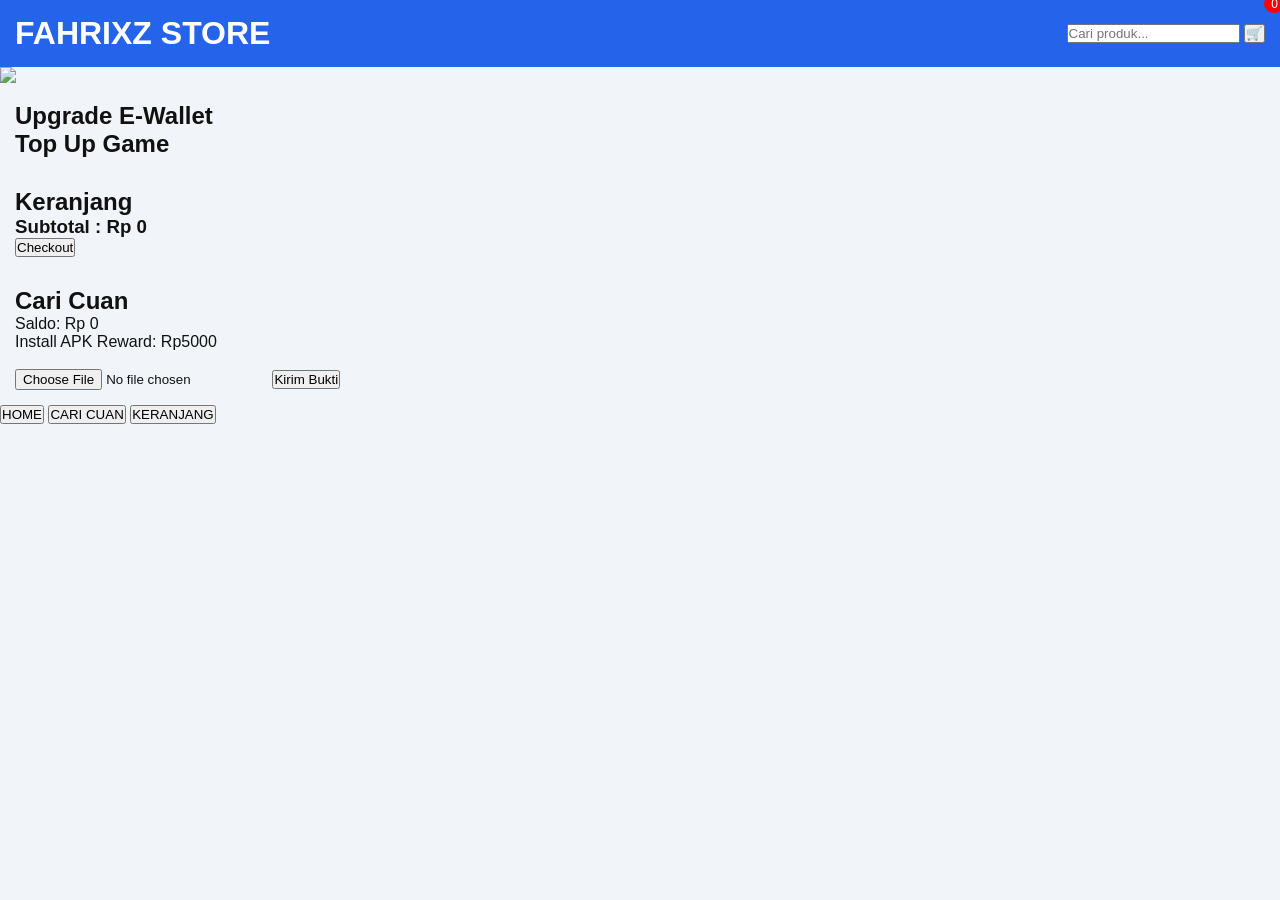
==== commit 0aaac25c: "Refactor HTML structure and update store title Updated store title and modified various HTML element" ====
--- a/index.html
+++ b/index.html
@@ -1,354 +1,298 @@
 <!DOCTYPE html>
 <html lang="id">
 <head>
+
 <meta charset="UTF-8">
 <meta name="viewport"
-content="width=device-width, initial-scale=1">
-
-<title>Fahri Store</title>
-
-<style>
-
-*{
-margin:0;
-padding:0;
-box-sizing:border-box;
-font-family:Arial,sans-serif;
-}
-
-body{
-background:#0f1117;
-color:white;
-}
-
-/* HEADER */
-
-header{
-text-align:center;
-padding:40px 20px;
-background:#141824;
-}
-
-.logo{
-width:110px;
-height:110px;
-border-radius:50%;
-border:3px solid #00ff88;
-object-fit:cover;
-box-shadow:0 0 20px #00ff88;
-}
-
-h1{
-margin-top:15px;
-}
-
-.sub{
-color:#aaa;
-margin-top:10px;
-}
-
-/* PRODUK */
-
-.container{
-max-width:1100px;
-margin:auto;
-padding:30px 20px;
-}
-
-.grid{
-display:grid;
-grid-template-columns:
-repeat(auto-fit,minmax(250px,1fr));
-
-gap:20px;
-}
-
-.card{
-
-background:#1a1d26;
-padding:20px;
-border-radius:18px;
-transition:.3s;
-}
-
-.card:hover{
-
-transform:translateY(-8px);
-box-shadow:
-0 0 20px rgba(0,255,136,.3);
-
-}
-
-.price{
-
-font-size:30px;
-font-weight:bold;
-color:#00ff88;
-
-margin:15px 0;
-}
-
-button{
-
-width:100%;
-padding:12px;
-
-border:none;
-border-radius:10px;
-
-background:#25D366;
-color:white;
-
-font-size:16px;
-cursor:pointer;
-}
-
-button:hover{
-
-opacity:.9;
-
-}
-
-/* PAKET */
-
-.paket{
-
-background:
-linear-gradient(
-135deg,
-#00ff88,
-#00b86b);
-
-padding:25px;
-
-border-radius:20px;
-color:black;
-font-weight:bold;
-
-}
-
-/* FOOTER */
-
-footer{
-
-padding:25px;
-text-align:center;
-
-color:#888;
-}
-
-</style>
+content="width=device-width,initial-scale=1">
+
+<title>FAHRIXZ STORE</title>
+
+<link rel="stylesheet"
+href="style.css">
+
 </head>
 
 
 <body>
 
+
+<div id="loading">
+
+<div class="loader"></div>
+
+</div>
+
+
+
 <header>
 
-<!-- Logo profil YouTube -->
-<img class="logo"
-src="https://yt3.googleusercontent.com/ytc/AIdro_k=s176-c-k-c0x00ffffff-no-rj"
-alt="logo">
-
-<h1>FAHRI STORE</h1>
-
-<p class="sub">
-Upgrade E-Wallet Cepat • Aman • Terpercaya
+<h1>
+
+FAHRIXZ STORE
+
+</h1>
+
+
+<div class="top">
+
+<input
+id="search"
+
+placeholder="Cari produk...">
+
+
+<button
+class="cartBtn"
+
+onclick="openCart()">
+
+🛒
+<span id="cartCount">
+
+0
+
+</span>
+
+</button>
+
+
+</div>
+
+</header>
+
+
+
+
+<div class="banner">
+
+<img
+src="img/banner1.jpg">
+
+</div>
+
+
+
+
+<section id="home">
+
+<h2>
+
+Upgrade E-Wallet
+
+</h2>
+
+<div
+class="produk"
+
+id="produk">
+
+</div>
+
+
+
+<h2>
+
+Top Up Game
+
+</h2>
+
+<div
+
+class="produk"
+
+id="game">
+
+</div>
+
+</section>
+
+
+
+
+<section
+id="cartPage">
+
+<h2>
+
+Keranjang
+
+</h2>
+
+<div id="cartItem">
+
+</div>
+
+<h3>
+
+Subtotal :
+
+Rp
+
+<span id="subtotal">
+
+0
+
+</span>
+
+</h3>
+
+
+<button
+class="buy"
+
+onclick="checkout()">
+
+Checkout
+
+</button>
+
+</section>
+
+
+
+
+<section id="cuan">
+
+<h2>
+
+Cari Cuan
+
+</h2>
+
+
+<div class="saldo">
+
+Saldo:
+
+Rp
+
+<span id="saldoText">
+
+0
+
+</span>
+
+</div>
+
+
+
+<div class="task">
+
+Install APK
+
+Reward:
+
+Rp5000
+
+<br><br>
+
+<input
+type="file"
+
+id="bukti">
+
+
+<button
+onclick="claimTask()">
+
+Kirim Bukti
+
+</button>
+
+</div>
+
+</section>
+
+
+
+
+<div
+id="detail"
+
+class="popup">
+
+<div
+class="detailBox">
+
+<img
+id="detailImg">
+
+
+<h2
+id="detailNama">
+
+</h2>
+
+
+<p
+id="detailHarga">
+
 </p>
 
-</header>
-
-
-
-<div class="container">
-
-<h2>Produk Upgrade</h2>
-<br>
-
-<div class="grid">
-
-
-<div class="card">
-
-<h3>Dana Premium</h3>
-
-<div class="price">
-Rp35K
-</div>
-
-<button
-onclick="window.open('https://wa.me/6287895917725?text=Saya%20ingin%20order%20Dana%20Premium')">
-
-Pesan Sekarang
-
-</button>
-
-</div>
-
-
-
-<div class="card">
-
-<h3>Dana Bisnis</h3>
-
-<div class="price">
-Rp45K
-</div>
-
-<button
-onclick="window.open('https://wa.me/6287895917725?text=Saya%20ingin%20order%20Dana%20Bisnis')">
-
-Pesan Sekarang
-
-</button>
-
-</div>
-
-
-
-<div class="card">
-
-<h3>OVO Premier</h3>
-
-<div class="price">
-Rp35K
-</div>
-
-<button
-onclick="window.open('https://wa.me/6287895917725?text=Saya%20ingin%20order%20OVO%20Premier')">
-
-Pesan Sekarang
-
-</button>
-
-</div>
-
-
-
-<div class="card">
-
-<h3>LinkAja Premium</h3>
-
-<div class="price">
-Rp35K
-</div>
-
-<button
-onclick="window.open('https://wa.me/6287895917725?text=Saya%20ingin%20order%20LinkAja')">
-
-Pesan Sekarang
-
-</button>
-
-</div>
-
-
-
-<div class="card">
-
-<h3>GoPay Plus</h3>
-
-<div class="price">
-Rp35K
-</div>
-
-<button
-onclick="window.open('https://wa.me/6287895917725?text=Saya%20ingin%20order%20GoPay')">
-
-Pesan Sekarang
-
-</button>
-
-</div>
-
-
-
-<div class="card">
-
-<h3>Order Kuota Premium</h3>
-
-<div class="price">
-Rp35K
-</div>
-
-<button
-onclick="window.open('https://wa.me/6287895917725?text=Saya%20ingin%20order%20Order%20Kuota')">
-
-Pesan Sekarang
-
-</button>
-
-</div>
-
-
-
-<div class="card">
-
-<h3>Top Indo Premium</h3>
-
-<div class="price">
-Rp35K
-</div>
-
-<button
-onclick="window.open('https://wa.me/6287895917725?text=Saya%20ingin%20order%20Top%20Indo')">
-
-Pesan Sekarang
-
-</button>
-
-</div>
-
-
-</div>
-
-
-<br><br>
-
-<h2>Paket Hemat</h2>
-
-<br>
-
-<div class="grid">
-
-<div class="paket">
-
-PAKET HEMAT — Rp80K
-
-<br><br>
-
-✔ Dana<br>
-✔ OVO<br>
-✔ GoPay
-
-<br><br>
-
-<button onclick="
-window.open(
-'https://wa.me/6287895917725?text=Saya%20ingin%20order%20PAKET%20HEMAT'
-)">
-
-Pesan
-
-</button>
-
-</div>
-
-
-
-<div class="paket">
-
-PAKET STANDAR — Rp130K
-
-<br><br>
-
-✔ Dana<br>
-✔ GoPay<br>
-✔ LinkAja<br>
-✔ Order Kuota
-
-<br><br>
-
-<button onclick="
-window.open(
-'https://wa.me/6287895917725
+
+<p>
+
+Garansi 1 Minggu
+
+</p>
+
+
+<button
+onclick="addDetail()">
+
+Tambah Keranjang
+
+</button>
+
+
+<button
+onclick="closeDetail()">
+
+Tutup
+
+</button>
+
+</div>
+
+</div>
+
+
+
+
+<nav>
+
+<button
+onclick="showHome()">
+
+HOME
+
+</button>
+
+
+
+<button
+onclick="showCuan()">
+
+CARI CUAN
+
+</button>
+
+
+
+<button
+onclick="openCart()">
+
+KERANJANG
+
+</button>
+
+</nav>
+
+
+<script src="script.js">
+
+</script>
+
+</body>
+</html>
--- a/style.css
+++ b/style.css
@@ -0,0 +1,40 @@
+*{margin:0;padding:0;box-sizing:border-box;font-family:Arial,sans-serif}
+body{background:#f1f5f9;color:#111;transition:.3s}
+body.dark{background:#0f172a;color:#fff}
+header{display:flex;justify-content:space-between;align-items:center;padding:15px;background:#2563eb;color:#fff;position:sticky;top:0;z-index:999}
+.logo{font-size:22px;font-weight:bold}
+.top-actions{display:flex;gap:10px;align-items:center}
+.icon-btn,.cart-btn{background:#fff;color:#2563eb;border:none;width:45px;height:45px;border-radius:50%;display:flex;align-items:center;justify-content:center;cursor:pointer;text-decoration:none;position:relative}
+#cartCount{position:absolute;top:-5px;right:-5px;background:red;color:#fff;border-radius:50%;padding:2px 7px;font-size:12px}
+.promo{margin:15px;background:#2563eb;color:#fff;padding:15px;border-radius:15px;text-align:center}
+.search-box{padding:15px}
+.search-box input{width:100%;padding:14px;border-radius:12px;border:1px solid #ccc}
+section{padding:15px}
+.products{display:grid;grid-template-columns:repeat(auto-fit,minmax(180px,1fr));gap:15px}
+.card{background:#fff;padding:12px;border-radius:18px;box-shadow:0 3px 10px rgba(0,0,0,.08);transition:.3s}
+body.dark .card{background:#1e293b}
+.card:hover{transform:translateY(-5px)}
+.card img{width:100%;height:150px;object-fit:contain}
+.card h3{margin-top:10px}
+.price{color:#2563eb;font-weight:bold;margin:10px 0}
+.card button{width:100%;padding:12px;border:none;border-radius:12px;background:#2563eb;color:#fff;cursor:pointer}
+.cart{position:fixed;right:-100%;top:0;width:100%;max-width:400px;height:100%;background:#fff;z-index:999;transition:.4s;overflow:auto}
+.cart.active{right:0}
+.cart-header{display:flex;justify-content:space-between;padding:15px;background:#2563eb;color:#fff;font-size:22px}
+.cart-item{display:flex;gap:10px;padding:10px;border-bottom:1px solid #eee}
+.cart-item img{width:80px;height:80px;object-fit:contain}
+.checkout-box{padding:15px}
+.checkout-box button{width:100%;padding:15px;border:none;background:#2563eb;color:#fff;border-radius:12px;margin-top:10px}
+.popup{position:fixed;inset:0;background:rgba(0,0,0,.7);display:none;align-items:center;justify-content:center;z-index:9999}
+.popup.active{display:flex}
+.popup-content{background:#fff;padding:20px;border-radius:20px;width:90%;max-width:400px;text-align:center}
+.qris-img{width:100%;border-radius:15px;margin:15px 0}
+.download-btn{display:block;background:#2563eb;color:#fff;padding:12px;border-radius:12px;text-decoration:none;margin-bottom:15px}
+#countdown{font-size:30px;font-weight:bold;margin:15px 0;color:#2563eb}
+.chat-toggle{position:fixed;bottom:20px;right:20px;width:60px;height:60px;border-radius:50%;background:#2563eb;color:#fff;display:flex;align-items:center;justify-content:center;font-size:25px;cursor:pointer}
+.chat-box{position:fixed;bottom:90px;right:20px;width:300px;background:#fff;border-radius:15px;display:none;overflow:hidden;box-shadow:0 5px 20px rgba(0,0,0,.2)}
+.chat-messages{height:250px;padding:10px;overflow:auto}
+.chat-input{display:flex}
+.chat-input input{flex:1;padding:10px;border:none;border-top:1px solid #ddd}
+.chat-input button{padding:10px;border:none;background:#2563eb;color:#fff}
+@media(max-width:600px){.products{grid-template-columns:repeat(2,1fr)}}
